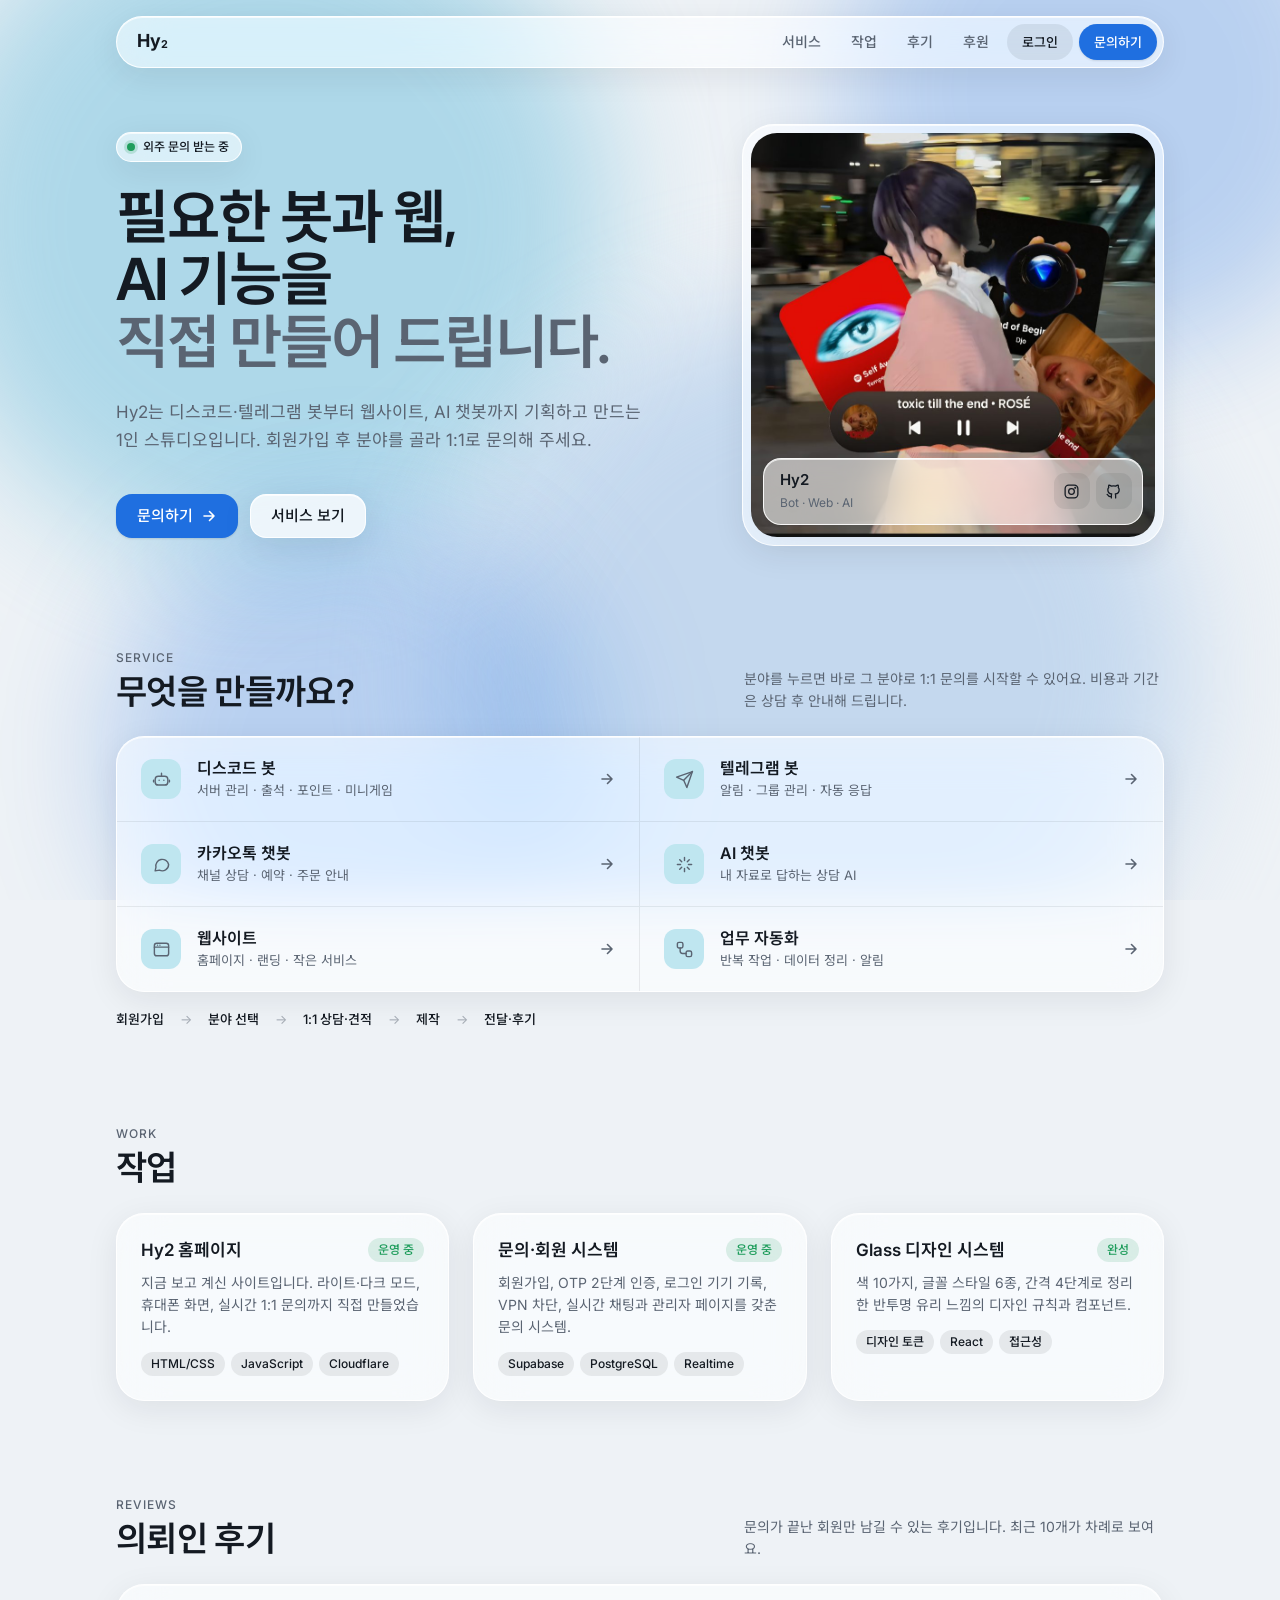
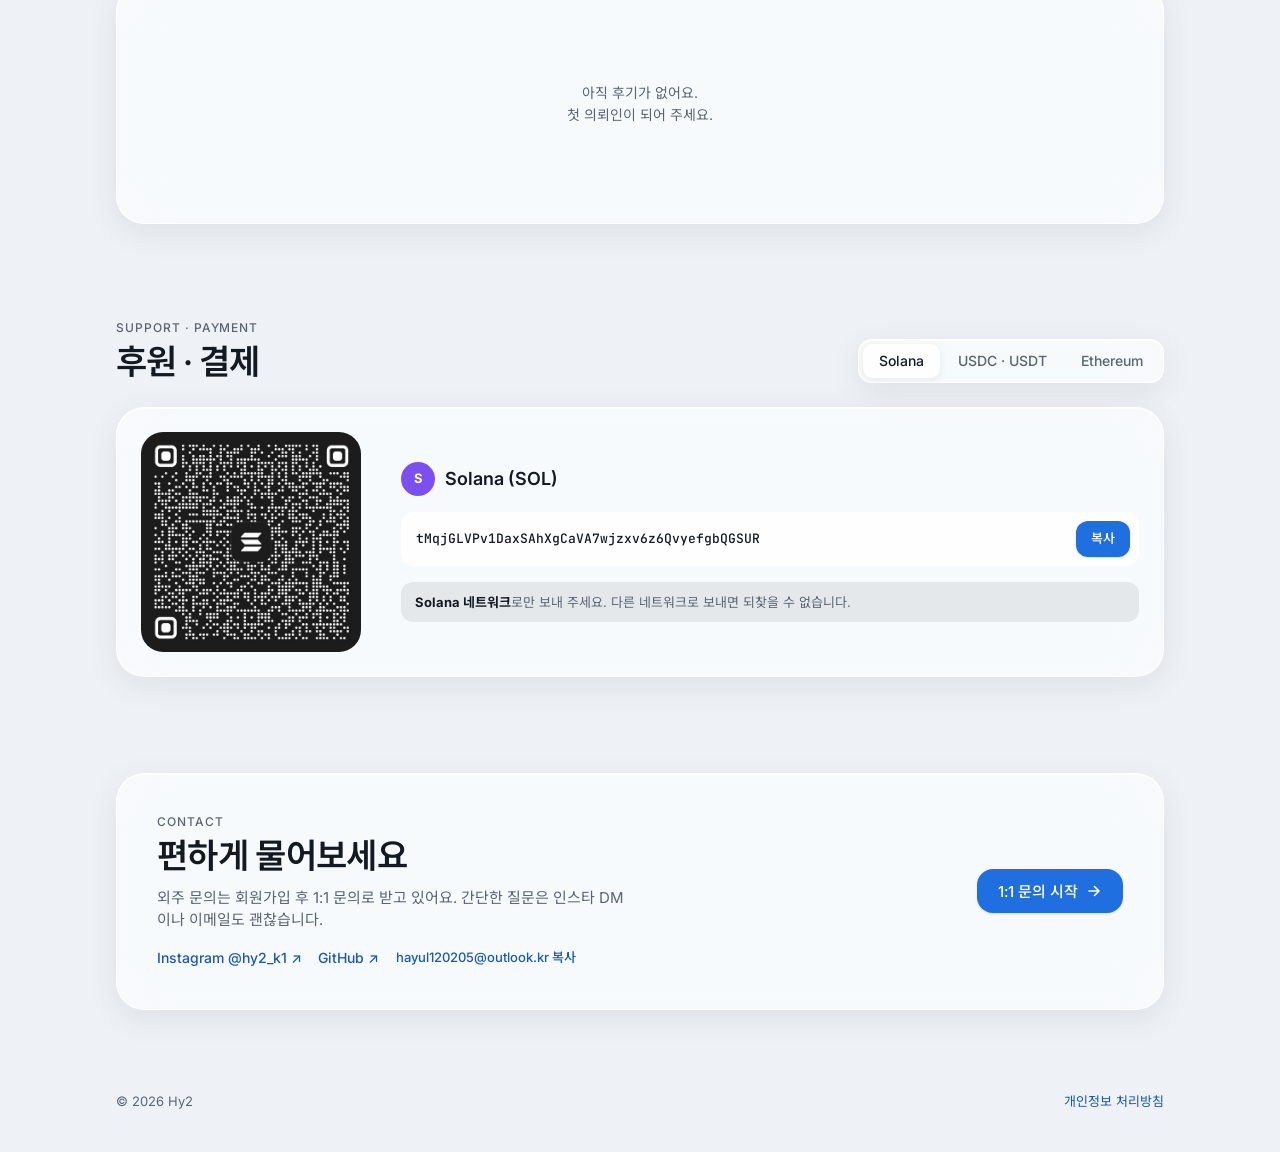
==== public/index.html @ a985e74a "Hy2 홈페이지: 회원제 1:1 문의, 어드민, OTP, VPN 차단, 후기, 코인 후원 Co-Authored-By: Claude Opus 5.5 <noreply@anthropic" ====
<!doctype html>
<html lang="ko">
<head>
<meta charset="utf-8">
<meta name="viewport" content="width=device-width, initial-scale=1, viewport-fit=cover">
<title>Hy2</title>
<meta name="description" content="Hy2 — 디스코드·텔레그램 봇, 웹사이트, AI 챗봇을 만드는 1인 스튜디오. 외주 문의 받습니다.">
<meta property="og:title" content="Hy2">
<meta property="og:description" content="봇, 웹, AI를 만드는 1인 스튜디오">
<meta property="og:image" content="/assets/profile.jpg">
<link rel="icon" href="data:image/svg+xml,%3Csvg xmlns='http://www.w3.org/2000/svg' viewBox='0 0 64 64'%3E%3Crect width='64' height='64' rx='16' fill='%23141a22'/%3E%3Ctext x='10' y='42' font-family='Arial' font-weight='700' font-size='28' fill='%23eef2f6'%3EHy%3C/text%3E%3Ctext x='45' y='48' font-family='Arial' font-weight='700' font-size='16' fill='%23bfe6f0'%3E2%3C/text%3E%3C/svg%3E">
<link rel="preconnect" href="https://fonts.googleapis.com">
<link rel="preconnect" href="https://fonts.gstatic.com" crossorigin>
<link rel="stylesheet" href="https://fonts.googleapis.com/css2?family=Inter:wght@400;500;600;700&family=Noto+Sans+KR:wght@400;500;600;700&family=JetBrains+Mono:wght@400;500&display=swap">
<link rel="stylesheet" href="assets/style.css">
<style>
/* 홈: 소개 → 서비스 → 작업 → 후기 → 후원 → 연락, 한 줄 흐름 */
.hero{padding-block:var(--s10) 64px;display:grid;grid-template-columns:minmax(0,1.15fr) minmax(0,.85fr);gap:56px;align-items:center}
.status{display:inline-flex;align-items:center;gap:var(--s2);padding:6px 12px 6px 10px;border-radius:999px;font:500 12px/16px var(--sans)}
.status i{width:8px;height:8px;border-radius:50%;background:var(--ok);box-shadow:0 0 0 3px rgba(31,157,92,.2)}
.hero h1{margin-top:var(--s6);font-size:clamp(36px,6vw,58px);line-height:1.08;font-weight:600;letter-spacing:-.035em}
.hero h1 em{font-style:normal;color:var(--ink-muted)}
.lede{margin-top:var(--s6);max-width:31em;font-size:17px;line-height:28px;color:var(--ink-muted)}
.hero-actions{margin-top:var(--s10);display:flex;flex-wrap:wrap;gap:12px}
.portrait{position:relative;border-radius:32px;padding:8px}
.portrait img{width:100%;height:auto;aspect-ratio:1;object-fit:cover;object-position:50% 30%;border-radius:26px}
.portrait figcaption{position:absolute;left:20px;right:20px;bottom:20px;display:flex;justify-content:space-between;align-items:center;gap:var(--s2);
  padding:10px 10px 10px 16px;border-radius:18px}
.portrait figcaption b{font-size:15px;font-weight:600;display:block}
.portrait figcaption small{font-size:12px;color:var(--ink-muted)}
.icon-row{display:flex;gap:6px}
.icon-btn{width:36px;height:36px;border-radius:11px;display:grid;place-items:center;background:var(--hairline);color:var(--ink)}
.icon-btn:hover{background:var(--aqua);text-decoration:none}
.icon-btn svg{width:17px;height:17px}
@media (max-width:860px){.hero{grid-template-columns:1fr;gap:var(--s10);padding-block:var(--s6) var(--s10)}.portrait{max-width:440px}}

section{padding-block:var(--s10) 56px;scroll-margin-top:84px}
.sec-head{display:flex;flex-wrap:wrap;align-items:flex-end;justify-content:space-between;gap:var(--s4);margin-bottom:var(--s6)}
.sec-note{color:var(--ink-muted);font-size:14px;max-width:30em}

.svc-list{border-radius:var(--r-lg);overflow:hidden;display:grid;grid-template-columns:repeat(2,minmax(0,1fr))}
.svc{display:grid;grid-template-columns:40px minmax(0,1fr) auto;gap:var(--s4);align-items:center;padding:20px var(--s6);color:var(--ink);border-bottom:1px solid var(--hairline);transition:background .2s}
.svc:nth-child(odd){border-right:1px solid var(--hairline)}
.svc:nth-last-child(-n+2){border-bottom:0}
.svc:hover{background:var(--glass-strong);text-decoration:none}
.svc .ic{width:40px;height:40px;border-radius:12px;background:var(--aqua);display:grid;place-items:center}
.svc .ic svg{width:19px;height:19px}
.svc b{display:block;font-size:16px;font-weight:600;line-height:22px}
.svc span{font-size:13px;color:var(--ink-muted)}
.svc .go{color:var(--ink-muted);transition:transform .2s var(--ease)}
.svc:hover .go{transform:translateX(3px);color:var(--accent-text)}
@media (max-width:700px){.svc-list{grid-template-columns:1fr}.svc:nth-child(odd){border-right:0}.svc:nth-last-child(2){border-bottom:1px solid var(--hairline)}}
.steps{margin-top:var(--s4);display:flex;flex-wrap:wrap;gap:var(--s2) var(--s4);align-items:center;font-size:13px;color:var(--ink-muted)}
.steps b{color:var(--ink);font-weight:500}
.steps i{font-style:normal;opacity:.5}

.work{display:grid;grid-template-columns:repeat(3,minmax(0,1fr));gap:var(--s6)}
@media (max-width:900px){.work{grid-template-columns:1fr}}
.card{border-radius:var(--r-lg);padding:var(--s6);display:grid;gap:10px;align-content:start}
.card .top{display:flex;justify-content:space-between;align-items:center;gap:var(--s2)}
.card h3{font-size:17px;line-height:24px;font-weight:600}
.card p{color:var(--ink-muted);font-size:14px;line-height:22px}
.card .tags{display:flex;flex-wrap:wrap;gap:6px;margin-top:4px}

/* 후기 회전 */
.reviews{border-radius:var(--r-lg);padding:var(--s10);position:relative;min-height:240px;display:grid;align-content:center}
.review{display:grid;gap:var(--s4);transition:opacity .5s var(--ease),transform .5s var(--ease)}
.review.leaving{opacity:0;transform:translateY(-8px)}
.review.entering{opacity:0;transform:translateY(8px)}
.stars{display:flex;gap:2px;color:#e3a008}
.stars svg{width:18px;height:18px}
.review blockquote{margin:0;font-size:clamp(19px,2.4vw,24px);line-height:1.55;font-weight:500;letter-spacing:-.01em;max-width:38em}
.review .who{font-size:13px;color:var(--ink-muted);display:flex;gap:var(--s2);align-items:center;flex-wrap:wrap}
.dots{display:flex;gap:6px;margin-top:var(--s6)}
.dots button{width:8px;height:8px;border-radius:50%;border:0;padding:0;background:var(--line);cursor:pointer;transition:width .3s var(--ease),background .3s}
.dots button[aria-current="true"]{width:24px;border-radius:4px;background:var(--accent)}
@media (max-width:600px){.reviews{padding:var(--s6)}}

/* 후원 */
.pay{border-radius:var(--r-lg);padding:var(--s6);display:grid;grid-template-columns:auto minmax(0,1fr);gap:var(--s10);align-items:center}
.qr{width:220px;aspect-ratio:1;border-radius:22px;overflow:hidden;background:#1b1b1b}
.qr img{width:100%;height:100%;object-fit:cover}
.pay-body{display:grid;gap:var(--s4);min-width:0}
.coin{display:flex;align-items:center;gap:10px}
.coin-dot{width:34px;height:34px;border-radius:50%;display:grid;place-items:center;font:700 13px/1 var(--sans);color:#fff}
.coin b{font-size:18px;font-weight:600}
.addr{display:flex;align-items:center;gap:var(--s2);padding:8px 8px 8px 14px;border-radius:14px;background:var(--glass-strong);border:1px solid var(--glass-edge);min-width:0}
.addr code{flex:1;min-width:0;font:500 13px/20px var(--mono);overflow-wrap:anywhere;user-select:all}
.warn{font-size:13px;line-height:20px;color:var(--ink-muted);padding:10px 14px;border-radius:12px;background:var(--hairline)}
.warn b{color:var(--ink)}
@media (max-width:700px){.pay{grid-template-columns:1fr;gap:var(--s6)}.qr{width:100%;max-width:260px;margin:0 auto}}

.contact{border-radius:var(--r-lg);padding:var(--s10);display:grid;grid-template-columns:minmax(0,1fr) auto;gap:var(--s6);align-items:center}
.contact p{margin-top:10px;color:var(--ink-muted);max-width:32em}
.contact-links{display:flex;gap:var(--s4);flex-wrap:wrap;margin-top:var(--s4);font-size:14px;font-weight:500}
@media (max-width:700px){.contact{grid-template-columns:1fr;padding:var(--s6)}}
footer{padding-block:var(--s6) var(--s10);display:flex;flex-wrap:wrap;justify-content:space-between;gap:var(--s4);color:var(--ink-muted);font-size:13px}
</style>
</head>
<body>
<svg width="0" height="0" style="position:absolute" aria-hidden="true">
  <defs>
    <symbol id="i-ig" viewBox="0 0 24 24" fill="none" stroke="currentColor" stroke-width="1.8" stroke-linecap="round" stroke-linejoin="round"><rect x="3" y="3" width="18" height="18" rx="5"/><circle cx="12" cy="12" r="4"/><circle cx="17.3" cy="6.7" r=".6" fill="currentColor"/></symbol>
    <symbol id="i-gh" viewBox="0 0 24 24" fill="none" stroke="currentColor" stroke-width="1.8" stroke-linecap="round" stroke-linejoin="round"><path d="M9 19c-4.3 1.4-4.3-2.5-6-3m12 5v-3.5c0-1 .1-1.4-.5-2 2.8-.3 5.5-1.4 5.5-6a4.6 4.6 0 0 0-1.3-3.2 4.2 4.2 0 0 0-.1-3.2s-1.1-.3-3.5 1.3a12.3 12.3 0 0 0-6.2 0C6.5 2.8 5.4 3.1 5.4 3.1a4.2 4.2 0 0 0-.1 3.2A4.6 4.6 0 0 0 4 9.5c0 4.6 2.7 5.7 5.5 6-.6.6-.6 1.2-.5 2V21"/></symbol>
    <symbol id="i-mail" viewBox="0 0 24 24" fill="none" stroke="currentColor" stroke-width="1.8" stroke-linecap="round" stroke-linejoin="round"><rect x="3" y="5" width="18" height="14" rx="3"/><path d="m4 7 8 6 8-6"/></symbol>
    <symbol id="i-bot" viewBox="0 0 24 24" fill="none" stroke="currentColor" stroke-width="1.8" stroke-linecap="round" stroke-linejoin="round"><rect x="4" y="8" width="16" height="11" rx="4"/><path d="M12 4v4M9 13h.01M15 13h.01M2 13v2M22 13v2"/></symbol>
    <symbol id="i-send" viewBox="0 0 24 24" fill="none" stroke="currentColor" stroke-width="1.8" stroke-linecap="round" stroke-linejoin="round"><path d="m22 2-7 20-4-9-9-4 20-7Z"/><path d="M22 2 11 13"/></symbol>
    <symbol id="i-chat" viewBox="0 0 24 24" fill="none" stroke="currentColor" stroke-width="1.8" stroke-linecap="round" stroke-linejoin="round"><path d="M21 12a8 8 0 0 1-11.6 7.1L4 20l1-4.6A8 8 0 1 1 21 12Z"/></symbol>
    <symbol id="i-spark" viewBox="0 0 24 24" fill="none" stroke="currentColor" stroke-width="1.8" stroke-linecap="round" stroke-linejoin="round"><path d="M12 3v4M12 17v4M3 12h4M17 12h4M6 6l2.5 2.5M15.5 15.5 18 18M6 18l2.5-2.5M15.5 8.5 18 6"/></symbol>
    <symbol id="i-web" viewBox="0 0 24 24" fill="none" stroke="currentColor" stroke-width="1.8" stroke-linecap="round" stroke-linejoin="round"><rect x="3" y="4" width="18" height="16" rx="3"/><path d="M3 9h18M7 6.5h.01M10 6.5h.01"/></symbol>
    <symbol id="i-flow" viewBox="0 0 24 24" fill="none" stroke="currentColor" stroke-width="1.8" stroke-linecap="round" stroke-linejoin="round"><rect x="3" y="3" width="7" height="7" rx="2"/><rect x="14" y="14" width="7" height="7" rx="2"/><path d="M6.5 10v4a3 3 0 0 0 3 3H14"/></symbol>
    <symbol id="i-star" viewBox="0 0 24 24"><path fill="currentColor" d="m12 2.8 2.8 5.9 6.4.8-4.7 4.4 1.2 6.4L12 17.2l-5.7 3.1 1.2-6.4-4.7-4.4 6.4-.8L12 2.8Z"/></symbol>
    <symbol id="i-arrow" viewBox="0 0 16 16" fill="none" stroke="currentColor" stroke-width="1.6" stroke-linecap="round" stroke-linejoin="round"><path d="M3 8h10M8.5 3.5 13 8l-4.5 4.5"/></symbol>
  </defs>
</svg>
<canvas id="orbs" aria-hidden="true"></canvas>

<div class="wrap">
  <div class="nav-shell">
    <nav class="nav glass" aria-label="주요 메뉴">
      <a class="brand" href="#top">Hy<sub>2</sub></a>
      <div class="nav-right">
        <ul class="nav-links">
          <li><a href="#service">서비스</a></li>
          <li><a href="#work">작업</a></li>
          <li><a href="#reviews">후기</a></li>
          <li><a href="#support">후원</a></li>
        </ul>
        <div id="nav-auth" style="display:flex;gap:6px"></div>
      </div>
    </nav>
  </div>

  <header class="hero" id="top">
    <div>
      <span class="status glass"><i></i>외주 문의 받는 중</span>
      <h1>필요한 봇과 웹,<br>AI 기능을<br><em>직접 만들어 드립니다.</em></h1>
      <p class="lede">Hy2는 디스코드·텔레그램 봇부터 웹사이트, AI 챗봇까지 기획하고 만드는 1인 스튜디오입니다. 회원가입 후 분야를 골라 1:1로 문의해 주세요.</p>
      <div class="hero-actions">
        <a class="btn btn-primary" href="inquiry.html">문의하기 <svg><use href="#i-arrow"/></svg></a>
        <a class="btn btn-ghost" href="#service">서비스 보기</a>
      </div>
    </div>
    <figure class="portrait glass" style="margin:0">
      <img src="assets/profile.jpg" alt="Hy2 프로필 사진" width="900" height="900" fetchpriority="high">
      <figcaption class="glass">
        <div><b>Hy2</b><small>Bot · Web · AI</small></div>
        <div class="icon-row">
          <a class="icon-btn" href="https://www.instagram.com/hy2_k1" target="_blank" rel="noopener" aria-label="인스타그램"><svg><use href="#i-ig"/></svg></a>
          <a class="icon-btn" href="https://github.com/Hy2-ai" target="_blank" rel="noopener" aria-label="GitHub"><svg><use href="#i-gh"/></svg></a>
        </div>
      </figcaption>
    </figure>
  </header>

  <section id="service" aria-labelledby="service-h">
    <div class="sec-head">
      <div><div class="eyebrow">Service</div><h2 id="service-h" class="h2">무엇을 만들까요?</h2></div>
      <p class="sec-note">분야를 누르면 바로 그 분야로 1:1 문의를 시작할 수 있어요. 비용과 기간은 상담 후 안내해 드립니다.</p>
    </div>
    <div class="svc-list glass">
      <a class="svc" href="inquiry.html?new=discord"><span class="ic"><svg><use href="#i-bot"/></svg></span><div><b>디스코드 봇</b><span>서버 관리 · 출석 · 포인트 · 미니게임</span></div><svg class="go" width="16" height="16"><use href="#i-arrow"/></svg></a>
      <a class="svc" href="inquiry.html?new=telegram"><span class="ic"><svg><use href="#i-send"/></svg></span><div><b>텔레그램 봇</b><span>알림 · 그룹 관리 · 자동 응답</span></div><svg class="go" width="16" height="16"><use href="#i-arrow"/></svg></a>
      <a class="svc" href="inquiry.html?new=kakao"><span class="ic"><svg><use href="#i-chat"/></svg></span><div><b>카카오톡 챗봇</b><span>채널 상담 · 예약 · 주문 안내</span></div><svg class="go" width="16" height="16"><use href="#i-arrow"/></svg></a>
      <a class="svc" href="inquiry.html?new=ai"><span class="ic"><svg><use href="#i-spark"/></svg></span><div><b>AI 챗봇</b><span>내 자료로 답하는 상담 AI</span></div><svg class="go" width="16" height="16"><use href="#i-arrow"/></svg></a>
      <a class="svc" href="inquiry.html?new=web"><span class="ic"><svg><use href="#i-web"/></svg></span><div><b>웹사이트</b><span>홈페이지 · 랜딩 · 작은 서비스</span></div><svg class="go" width="16" height="16"><use href="#i-arrow"/></svg></a>
      <a class="svc" href="inquiry.html?new=automation"><span class="ic"><svg><use href="#i-flow"/></svg></span><div><b>업무 자동화</b><span>반복 작업 · 데이터 정리 · 알림</span></div><svg class="go" width="16" height="16"><use href="#i-arrow"/></svg></a>
    </div>
    <p class="steps" aria-label="진행 순서"><b>회원가입</b><i>→</i><b>분야 선택</b><i>→</i><b>1:1 상담·견적</b><i>→</i><b>제작</b><i>→</i><b>전달·후기</b></p>
  </section>

  <section id="work" aria-labelledby="work-h">
    <div class="sec-head"><div><div class="eyebrow">Work</div><h2 id="work-h" class="h2">작업</h2></div></div>
    <div class="work">
      <article class="card glass">
        <div class="top"><h3>Hy2 홈페이지</h3><span class="chip on">운영 중</span></div>
        <p>지금 보고 계신 사이트입니다. 라이트·다크 모드, 휴대폰 화면, 실시간 1:1 문의까지 직접 만들었습니다.</p>
        <div class="tags"><span class="chip">HTML/CSS</span><span class="chip">JavaScript</span><span class="chip">Cloudflare</span></div>
      </article>
      <article class="card glass">
        <div class="top"><h3>문의·회원 시스템</h3><span class="chip on">운영 중</span></div>
        <p>회원가입, OTP 2단계 인증, 로그인 기기 기록, VPN 차단, 실시간 채팅과 관리자 페이지를 갖춘 문의 시스템.</p>
        <div class="tags"><span class="chip">Supabase</span><span class="chip">PostgreSQL</span><span class="chip">Realtime</span></div>
      </article>
      <article class="card glass">
        <div class="top"><h3>Glass 디자인 시스템</h3><span class="chip on">완성</span></div>
        <p>색 10가지, 글꼴 스타일 6종, 간격 4단계로 정리한 반투명 유리 느낌의 디자인 규칙과 컴포넌트.</p>
        <div class="tags"><span class="chip">디자인 토큰</span><span class="chip">React</span><span class="chip">접근성</span></div>
      </article>
    </div>
  </section>

  <section id="reviews" aria-labelledby="reviews-h">
    <div class="sec-head">
      <div><div class="eyebrow">Reviews</div><h2 id="reviews-h" class="h2">의뢰인 후기</h2></div>
      <p class="sec-note">문의가 끝난 회원만 남길 수 있는 후기입니다. 최근 10개가 차례로 보여요.</p>
    </div>
    <div class="reviews glass" id="review-box" aria-live="polite">
      <div class="empty" id="review-empty">후기를 불러오는 중이에요.</div>
    </div>
  </section>

  <section id="support" aria-labelledby="support-h">
    <div class="sec-head">
      <div><div class="eyebrow">Support · Payment</div><h2 id="support-h" class="h2">후원 · 결제</h2></div>
      <div class="tabs glass" role="tablist" aria-label="코인 선택">
        <button role="tab" id="tab-sol" aria-selected="true" data-coin="sol">Solana</button>
        <button role="tab" id="tab-stable" aria-selected="false" data-coin="stable">USDC · USDT</button>
        <button role="tab" id="tab-eth" aria-selected="false" data-coin="eth">Ethereum</button>
      </div>
    </div>
    <div class="pay glass" role="tabpanel" aria-labelledby="tab-sol" id="pay">
      <div class="qr"><img id="pay-qr" src="assets/qr-sol.jpg" alt="Solana 주소 QR 코드" width="520" height="524"></div>
      <div class="pay-body">
        <div class="coin"><span class="coin-dot" id="pay-dot" style="background:#7b4ff0">S</span><b id="pay-name">Solana (SOL)</b></div>
        <div class="addr"><code id="pay-addr">tMqjGLVPv1DaxSAhXgCaVA7wjzxv6z6QvyefgbQGSUR</code><button class="btn btn-primary btn-sm" type="button" id="pay-copy">복사</button></div>
        <p class="warn" id="pay-warn"><b>Solana 네트워크</b>로만 보내 주세요. 다른 네트워크로 보내면 되찾을 수 없습니다.</p>
      </div>
    </div>
  </section>

  <section id="contact" aria-labelledby="contact-h">
    <div class="contact glass">
      <div>
        <div class="eyebrow">Contact</div>
        <h2 id="contact-h" class="h2">편하게 물어보세요</h2>
        <p>외주 문의는 회원가입 후 1:1 문의로 받고 있어요. 간단한 질문은 인스타 DM이나 이메일도 괜찮습니다.</p>
        <div class="contact-links">
          <a href="https://www.instagram.com/hy2_k1" target="_blank" rel="noopener">Instagram @hy2_k1 ↗</a>
          <a href="https://github.com/Hy2-ai" target="_blank" rel="noopener">GitHub ↗</a>
          <button class="btn btn-quiet btn-sm" type="button" id="copy-email" style="height:auto;padding:0;background:none;color:var(--accent-text)">hayul120205@outlook.kr 복사</button>
        </div>
      </div>
      <a class="btn btn-primary" href="inquiry.html">1:1 문의 시작 <svg><use href="#i-arrow"/></svg></a>
    </div>
  </section>

  <footer>
    <span>© 2026 Hy2</span>
    <span><a href="privacy.html">개인정보 처리방침</a></span>
  </footer>
</div>

<script src="assets/vendor/supabase-2.45.4.js"></script>
<script src="assets/app.js"></script>
<script>
(() => {
  const { sb, h, $, $$, copyText, CATEGORIES } = Hy2;

  // 코인 탭
  const COINS = {
    sol:    { name: "Solana (SOL)", dot: "S", color: "#7b4ff0", qr: "assets/qr-sol.jpg", addr: "tMqjGLVPv1DaxSAhXgCaVA7wjzxv6z6QvyefgbQGSUR",
              warn: ["Solana 네트워크", "로만 보내 주세요. 다른 네트워크로 보내면 되찾을 수 없습니다."] },
    stable: { name: "USDC · USDT", dot: "$", color: "#2775ca", qr: "assets/qr-stable.jpg", addr: "4CZj6RfXe9tVZHVKH6FHHVJUYF1Z3Xx4ybxVGMHXNLx8",
              warn: ["Solana 네트워크(SPL)", "의 USDC·USDT만 보내 주세요. 이더리움·트론 등 다른 네트워크로 보내면 되찾을 수 없습니다."] },
    eth:    { name: "Ethereum (ETH)", dot: "E", color: "#4b5563", qr: "assets/qr-eth.jpg", addr: "0x9e06487a23f43be40f609d9861033835b374c649",
              warn: ["Ethereum 메인넷", "으로 보내 주세요. 같은 주소라도 다른 체인으로 보내면 확인이 어렵습니다."] },
  };
  let coin = "sol";
  $$(".tabs [data-coin]").forEach((b) => b.addEventListener("click", () => {
    coin = b.dataset.coin;
    const c = COINS[coin];
    $$(".tabs [data-coin]").forEach((x) => x.setAttribute("aria-selected", x === b));
    $("#pay").setAttribute("aria-labelledby", b.id);
    $("#pay-qr").src = c.qr; $("#pay-qr").alt = `${c.name} 주소 QR 코드`;
    $("#pay-dot").textContent = c.dot; $("#pay-dot").style.background = c.color;
    $("#pay-name").textContent = c.name;
    $("#pay-addr").textContent = c.addr;
    $("#pay-warn").replaceChildren(h("b", { text: c.warn[0] }), c.warn[1]);
  }));
  $("#pay-copy").addEventListener("click", () => copyText(COINS[coin].addr, "지갑 주소를 복사했어요."));
  $("#copy-email").addEventListener("click", () => copyText("hayul120205@outlook.kr", "이메일 주소를 복사했어요."));

  // 후기: 최신 10개를 5초마다 돌아가며 보여줌
  const box = $("#review-box");
  const star = () => { const s = document.createElementNS("http://www.w3.org/2000/svg", "svg"); s.innerHTML = '<use href="#i-star"/>'; return s; };
  function renderReview(r) {
    const stars = h("div", { class: "stars", "aria-label": `별점 5점 중 ${r.rating}점` });
    for (let i = 0; i < 5; i++) { const s = star(); if (i >= r.rating) s.style.opacity = ".2"; stars.append(s); }
    return h("div", { class: "review" }, stars,
      h("blockquote", { text: `“${r.body}”` }),
      h("div", { class: "who" }, h("b", { text: r.display_name }), h("span", { class: "chip", text: CATEGORIES[r.category]?.label || "문의" }), h("span", { text: Hy2.ago(r.created_at) })));
  }
  async function loadReviews() {
    const { data, error } = await sb.from("reviews").select("id, display_name, category, rating, body, created_at").order("created_at", { ascending: false }).limit(10);
    if (error || !data?.length) {
      box.replaceChildren(h("div", { class: "empty" }, "아직 후기가 없어요.", h("br"), "첫 의뢰인이 되어 주세요."));
      return;
    }
    let i = 0, timer;
    const dots = h("div", { class: "dots", role: "tablist", "aria-label": "후기 넘기기" },
      data.map((_, n) => h("button", { type: "button", "aria-label": `${n + 1}번째 후기`, onclick: () => show(n, true) })));
    let current = renderReview(data[0]);
    box.replaceChildren(current, dots);
    const mark = () => [...dots.children].forEach((d, n) => d.setAttribute("aria-current", n === i));
    mark();
    function show(n, manual) {
      if (n === i && !manual) return;
      i = (n + data.length) % data.length;
      const next = renderReview(data[i]);
      next.classList.add("entering");
      current.classList.add("leaving");
      setTimeout(() => {
        current.replaceWith(next);
        current = next;
        requestAnimationFrame(() => next.classList.remove("entering"));
        mark();
      }, 350);
      if (manual) restart();
    }
    const restart = () => { clearInterval(timer); if (data.length > 1) timer = setInterval(() => show(i + 1), 5000); };
    box.addEventListener("mouseenter", () => clearInterval(timer));
    box.addEventListener("mouseleave", restart);
    restart();
  }
  loadReviews();
})();
</script>
</body>
</html>
---- public/assets/style.css ----
/* Hy2 — Glass design tokens (from the Glass design system) */
:root{
  --canvas:#eef2f6; --glass:rgba(255,255,255,.58); --glass-strong:rgba(255,255,255,.78);
  --glass-edge:rgba(255,255,255,.9); --hairline:rgba(20,26,34,.08); --line:rgba(20,26,34,.14);
  --ink:#141a22; --ink-muted:#5a6472; --accent:#1f6fe0; --on-accent:#fff;
  --accent-text:#1858b8; --aqua:#bfe6f0; --ok:#1f9d5c; --warn:#b4690e; --danger:#c2372d;
  --orb-a:rgba(122,196,222,.55); --orb-b:rgba(31,111,224,.26); --orb-c:rgba(178,206,236,.7);
  --shadow-glass:0 8px 32px rgba(20,26,34,.08), inset 0 1px 0 rgba(255,255,255,.7);
  --blur-sm:12px; --blur-md:24px;
  --s2:8px; --s4:16px; --s6:24px; --s10:40px;
  --r-sm:10px; --r-md:16px; --r-lg:28px;
  --sans:Inter,"Noto Sans KR",system-ui,-apple-system,sans-serif;
  --mono:"JetBrains Mono",ui-monospace,SFMono-Regular,Menlo,monospace;
  --ease:cubic-bezier(.2,.8,.2,1);
  color-scheme:light;
}
@media (prefers-color-scheme: dark){:root:not([data-theme="light"]){
  --canvas:#0d1116; --glass:rgba(30,37,46,.58); --glass-strong:rgba(34,42,52,.86);
  --glass-edge:rgba(255,255,255,.12); --hairline:rgba(255,255,255,.08); --line:rgba(255,255,255,.16);
  --ink:#eef2f6; --ink-muted:#9aa6b4; --accent:#2f74e6; --on-accent:#fff;
  --accent-text:#8ab6ff; --aqua:#1c4452; --ok:#3cc47c; --warn:#e0a24a; --danger:#ff7a6e;
  --orb-a:rgba(46,130,160,.42); --orb-b:rgba(47,116,230,.32); --orb-c:rgba(60,80,120,.5);
  --shadow-glass:0 8px 32px rgba(0,0,0,.35), inset 0 1px 0 rgba(255,255,255,.08);
  color-scheme:dark}}
:root[data-theme="dark"]{
  --canvas:#0d1116; --glass:rgba(30,37,46,.58); --glass-strong:rgba(34,42,52,.86);
  --glass-edge:rgba(255,255,255,.12); --hairline:rgba(255,255,255,.08); --line:rgba(255,255,255,.16);
  --ink:#eef2f6; --ink-muted:#9aa6b4; --accent:#2f74e6; --on-accent:#fff;
  --accent-text:#8ab6ff; --aqua:#1c4452; --ok:#3cc47c; --warn:#e0a24a; --danger:#ff7a6e;
  --orb-a:rgba(46,130,160,.42); --orb-b:rgba(47,116,230,.32); --orb-c:rgba(60,80,120,.5);
  --shadow-glass:0 8px 32px rgba(0,0,0,.35), inset 0 1px 0 rgba(255,255,255,.08);
  color-scheme:dark}

*{box-sizing:border-box}
html{scroll-behavior:smooth}
body{margin:0;background:var(--canvas);color:var(--ink);font:400 15px/22px var(--sans);-webkit-font-smoothing:antialiased;overflow-x:hidden;min-height:100vh}
img{max-width:100%;display:block}
a{color:var(--accent-text);text-decoration:none}
a:hover{text-decoration:underline;text-underline-offset:3px}
:focus-visible{outline:2px solid var(--accent);outline-offset:2px;border-radius:6px}
h1,h2,h3,h4{margin:0;text-wrap:balance}
p{margin:0}
ul,ol{margin:0;padding:0;list-style:none}
[hidden]{display:none!important}
#orbs{position:fixed;inset:0;width:100%;height:100%;z-index:0;pointer-events:none}

.wrap{position:relative;z-index:1;max-width:1080px;margin:0 auto;
  padding-left:max(16px,env(safe-area-inset-left,0px));padding-right:max(16px,env(safe-area-inset-right,0px))}
.glass{background:var(--glass);border:1px solid var(--glass-edge);box-shadow:var(--shadow-glass);
  -webkit-backdrop-filter:blur(var(--blur-md)) saturate(160%);backdrop-filter:blur(var(--blur-md)) saturate(160%)}

/* nav */
.nav-shell{position:sticky;top:0;z-index:20;padding-block:var(--s4)}
.nav{display:flex;align-items:center;justify-content:space-between;gap:var(--s4);border-radius:999px;padding:6px 6px 6px 20px}
.brand{font-weight:700;font-size:18px;letter-spacing:-.02em;color:var(--ink);white-space:nowrap}
.brand sub{font-size:.6em;vertical-align:baseline;position:relative;top:.15em;margin-left:1px}
.brand:hover{text-decoration:none}
.nav-right{display:flex;align-items:center;gap:4px}
.nav-links{display:flex;gap:2px}
.nav-links a{display:block;padding:8px 14px;border-radius:999px;color:var(--ink-muted);font-size:14px;font-weight:500}
.nav-links a:hover{text-decoration:none;color:var(--ink);background:var(--hairline)}
@media (max-width:720px){.nav-links{display:none}}

/* buttons */
.btn{display:inline-flex;align-items:center;justify-content:center;gap:var(--s2);height:44px;padding:0 20px;border-radius:var(--r-md);
  font:500 15px/1 var(--sans);border:1px solid transparent;cursor:pointer;white-space:nowrap;color:var(--ink);background:none;
  transition:transform .2s var(--ease),background .2s,opacity .2s}
.btn:hover{text-decoration:none;transform:translateY(-1px)}
.btn:active{transform:none}
.btn:disabled{opacity:.5;cursor:not-allowed;transform:none}
.btn-primary{background:var(--accent);color:var(--on-accent);box-shadow:0 1px 2px rgba(20,26,34,.12)}
.btn-ghost{background:var(--glass-strong);border-color:var(--glass-edge);box-shadow:var(--shadow-glass)}
.btn-quiet{background:var(--hairline)}
.btn-danger{background:transparent;border-color:var(--line);color:var(--danger)}
.btn-sm{height:36px;padding:0 14px;font-size:13px;border-radius:12px}
.btn-pill{border-radius:999px}
.btn svg{width:16px;height:16px}

/* forms */
.field{display:grid;gap:6px}
.field label,.label{font:500 13px/18px var(--sans);color:var(--ink)}
.field .hint{font-size:12px;line-height:16px;color:var(--ink-muted)}
.input,textarea.input,select.input{width:100%;height:46px;padding:0 14px;border-radius:12px;border:1px solid var(--line);
  background:var(--glass-strong);color:var(--ink);font:400 15px/1.4 var(--sans);transition:border-color .2s,box-shadow .2s}
textarea.input{height:auto;min-height:110px;padding:12px 14px;resize:vertical}
.input:focus{outline:none;border-color:var(--accent);box-shadow:0 0 0 3px rgba(31,111,224,.18)}
.input[aria-invalid="true"]{border-color:var(--danger)}
.check{display:flex;gap:10px;align-items:flex-start;font-size:13px;line-height:19px;color:var(--ink-muted)}
.check input{margin-top:2px;width:16px;height:16px;accent-color:var(--accent);flex:none}
.form-msg{font-size:13px;line-height:18px;min-height:18px;color:var(--danger)}
.form-msg.ok{color:var(--ok)}

/* common bits */
.eyebrow{font:500 12px/16px var(--sans);letter-spacing:.08em;text-transform:uppercase;color:var(--ink-muted)}
.h2{font-size:clamp(26px,3.4vw,34px);line-height:1.2;font-weight:600;letter-spacing:-.02em;margin-top:6px}
.muted{color:var(--ink-muted)}
.mono{font-family:var(--mono)}
.chip{display:inline-flex;align-items:center;gap:6px;font:500 12px/16px var(--sans);padding:4px 10px;border-radius:999px;background:var(--hairline);color:var(--ink);white-space:nowrap}
.chip.open{background:rgba(180,105,14,.14);color:var(--warn)}
.chip.answered{background:rgba(31,111,224,.14);color:var(--accent-text)}
.chip.closed{background:var(--hairline);color:var(--ink-muted)}
.chip.on{background:rgba(31,157,92,.14);color:var(--ok)}
.chip.off{background:var(--hairline);color:var(--ink-muted)}
.chip.bad{background:rgba(194,55,45,.13);color:var(--danger)}
.panel{border-radius:var(--r-lg);padding:var(--s6)}
.toast{position:fixed;left:50%;bottom:calc(24px + env(safe-area-inset-bottom,0px));transform:translateX(-50%) translateY(20px);opacity:0;z-index:50;
  padding:12px 18px;border-radius:14px;background:var(--ink);color:var(--canvas);font-size:14px;font-weight:500;transition:all .3s var(--ease);pointer-events:none;max-width:calc(100% - 32px)}
.toast.show{opacity:1;transform:translateX(-50%)}
.empty{padding:var(--s10) var(--s6);text-align:center;color:var(--ink-muted);font-size:14px;line-height:22px}

/* modal */
.modal{position:fixed;inset:0;z-index:40;display:grid;place-items:center;padding:16px;background:rgba(10,14,20,.35);-webkit-backdrop-filter:blur(4px);backdrop-filter:blur(4px)}
.modal-card{width:min(440px,100%);max-height:calc(100vh - 32px);overflow:auto;border-radius:var(--r-lg);padding:var(--s6);display:grid;gap:var(--s4);background:var(--glass-strong)}
.modal-card h3{font-size:18px;line-height:24px;font-weight:600}
.modal-actions{display:flex;gap:var(--s2);justify-content:flex-end;flex-wrap:wrap}

/* tabs */
.tabs{display:inline-flex;padding:4px;border-radius:14px;gap:2px;max-width:100%;overflow-x:auto}
.tabs button{border:0;background:none;color:var(--ink-muted);font:500 14px/1 var(--sans);padding:10px 16px;border-radius:10px;cursor:pointer;white-space:nowrap}
.tabs button[aria-selected="true"]{background:var(--glass-strong);color:var(--ink);box-shadow:0 2px 8px rgba(20,26,34,.08)}

@media (prefers-reduced-motion:reduce){*{animation:none!important;transition:none!important;scroll-behavior:auto!important}}

/* app shell (문의·어드민) */
.app{display:grid;grid-template-columns:300px minmax(0,1fr);gap:var(--s4);padding-bottom:var(--s10);height:calc(100vh - 92px);min-height:560px}
.side{border-radius:var(--r-lg);padding:var(--s4);display:flex;flex-direction:column;gap:12px;min-height:0}
.side-head{display:flex;justify-content:space-between;align-items:center;gap:var(--s2);padding:4px 4px 0}
.side-head b{font-size:15px;font-weight:600}
.tlist{display:grid;gap:4px;overflow-y:auto;min-height:0;align-content:start;margin:0 -4px;padding:0 4px}
.titem{display:grid;gap:4px;padding:12px;border-radius:14px;cursor:pointer;border:1px solid transparent;text-align:left;background:none;color:var(--ink);font:inherit;width:100%}
.titem:hover{background:var(--hairline)}
.titem[aria-current="true"]{background:var(--glass-strong);border-color:var(--glass-edge)}
.titem .r1{display:flex;justify-content:space-between;align-items:center;gap:var(--s2)}
.titem b{font-size:14px;font-weight:600;line-height:20px;overflow:hidden;text-overflow:ellipsis;white-space:nowrap}
.titem small{font-size:12px;color:var(--ink-muted)}
.main{border-radius:var(--r-lg);min-height:0;display:flex;flex-direction:column;overflow:hidden}
.main > *{min-height:0}
.side-foot{margin-top:auto;display:grid;gap:6px;padding-top:12px;border-top:1px solid var(--hairline)}
@media (max-width:820px){
  .app{grid-template-columns:1fr;height:auto;min-height:0}
  .side .tlist{max-height:260px}
  .main{min-height:70vh}
  .app.has-open .side{display:none}
  .back-btn{display:inline-flex!important}
}
.back-btn{display:none!important}

/* chat */
.chat{display:flex;flex-direction:column;height:100%;min-height:0;flex:1}
.chat-head{display:flex;justify-content:space-between;align-items:flex-start;gap:var(--s4);padding:20px var(--s6);border-bottom:1px solid var(--hairline)}
.chat-title{display:grid;gap:6px;min-width:0}
.chat-title h2{font-size:19px;line-height:26px;font-weight:600;overflow-wrap:anywhere}
.chat-title p{font-size:13px;overflow-wrap:anywhere}
.chat-tags{display:flex;gap:6px;flex-wrap:wrap}
.chat-actions{display:flex;gap:6px;flex:none}
.msgs{flex:1;overflow-y:auto;padding:var(--s6);display:flex;flex-direction:column;gap:12px;min-height:200px}
.msg{display:grid;gap:4px;max-width:min(78%,560px)}
.msg.mine{align-self:flex-end;justify-items:end}
.msg .bubble{padding:10px 14px;border-radius:18px;font-size:15px;line-height:22px;white-space:pre-wrap;overflow-wrap:anywhere}
.msg.mine .bubble{background:var(--accent);color:var(--on-accent);border-bottom-right-radius:6px}
.msg.theirs .bubble{background:var(--glass-strong);border:1px solid var(--glass-edge);border-bottom-left-radius:6px}
.msg .meta{font-size:11.5px;color:var(--ink-muted)}
.chat-foot{border-top:1px solid var(--hairline);padding:var(--s4)}
.composer{display:flex;gap:var(--s2);align-items:flex-end}
.composer .input{min-height:46px;height:46px;max-height:160px;resize:none;padding-top:12px}
.closed-note{text-align:center;font-size:13px;color:var(--ink-muted);padding:6px}
.review-form{display:grid;gap:10px}
.review-form b{font-size:15px;font-weight:600}
.star-pick{display:flex;gap:4px}
.star-pick button{border:0;background:none;font-size:28px;line-height:1;cursor:pointer;color:var(--line);padding:2px}
.star-pick button.on{color:#e3a008}
.otp-input{font:600 26px/1 var(--mono);letter-spacing:.4em;text-align:center;height:58px}
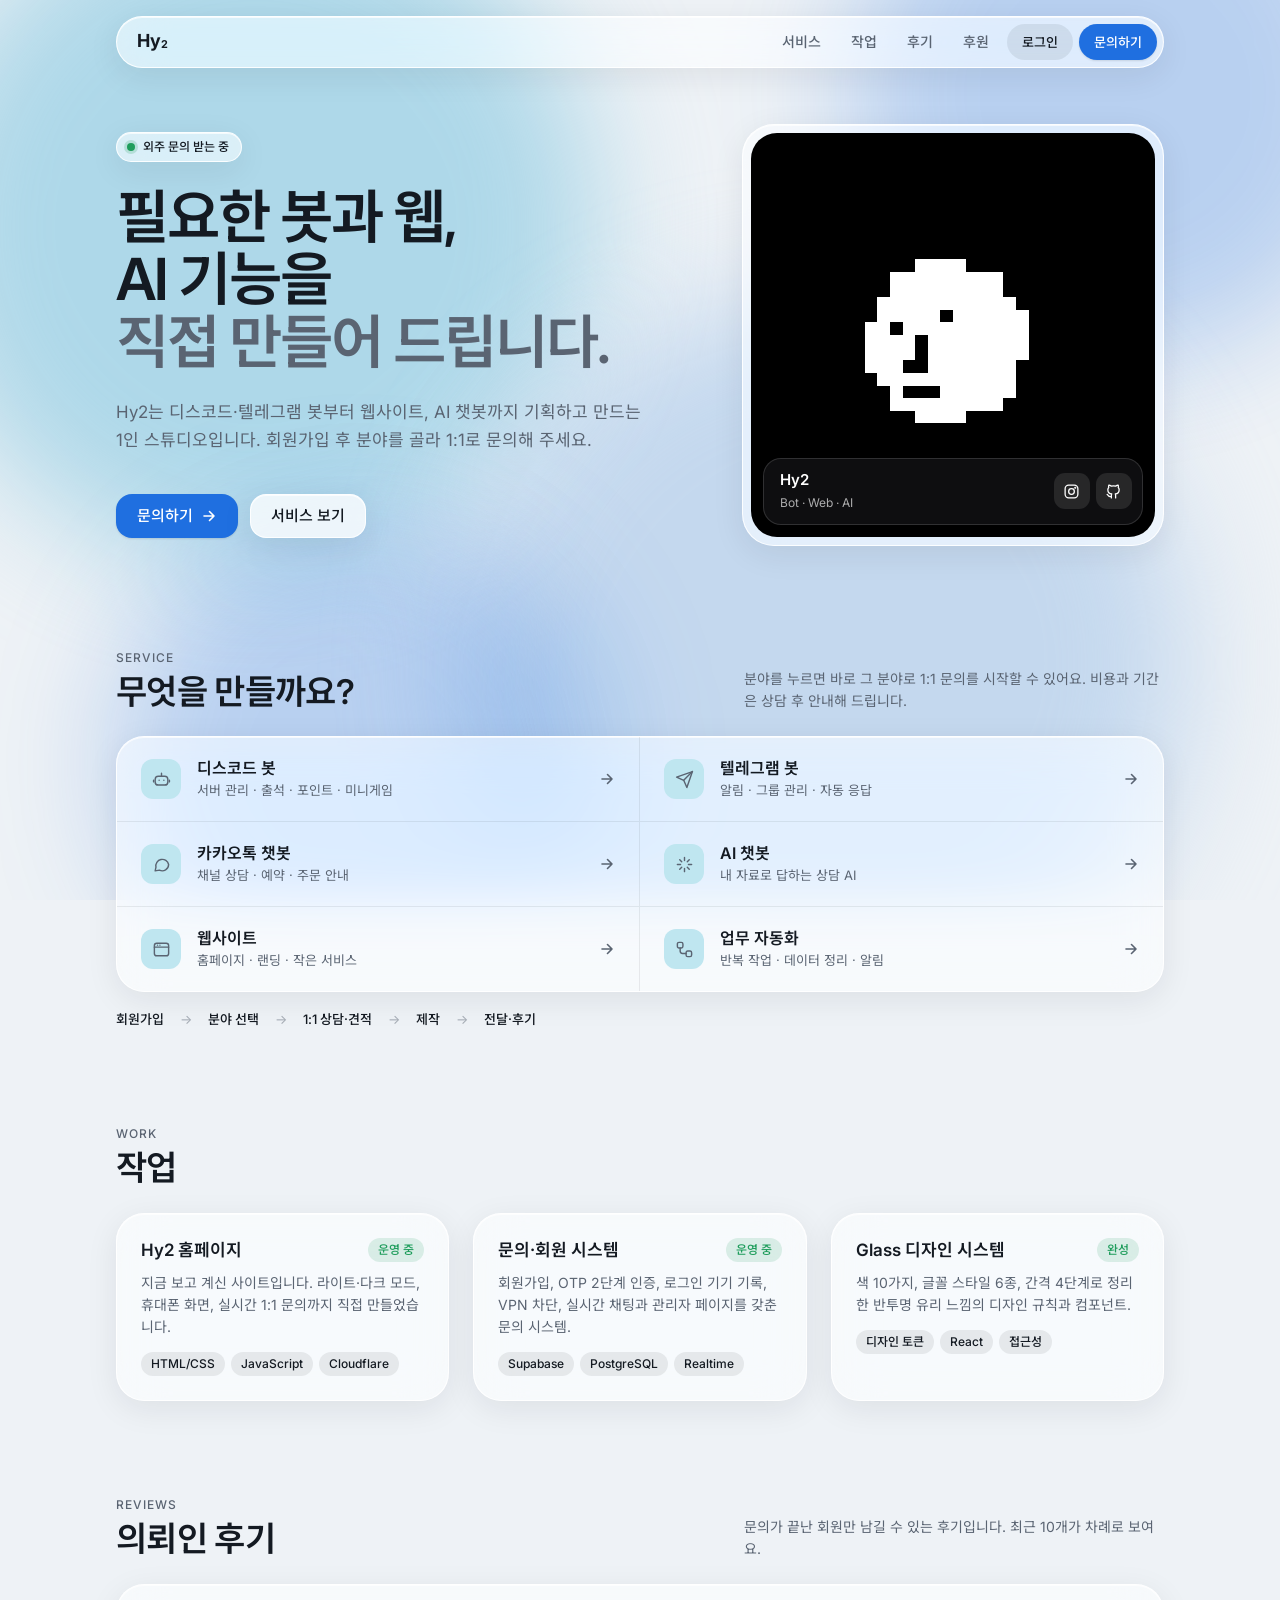
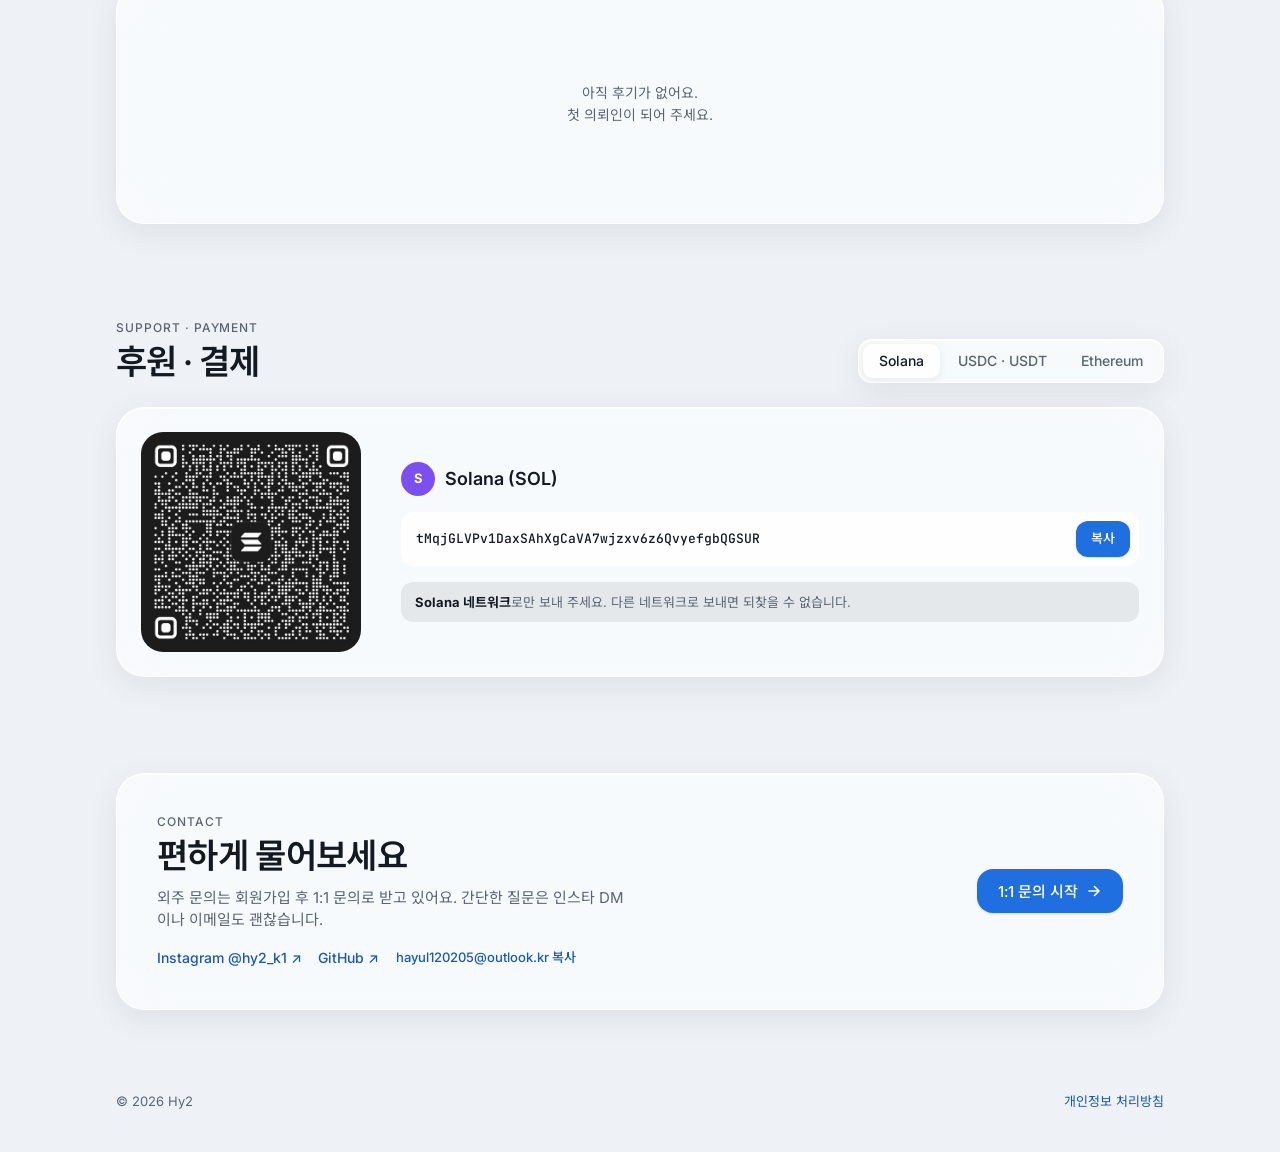
==== commit cdfffd5e: "프로필을 픽셀 얼굴 이미지로 교체 Co-Authored-By: Claude Opus 5.5 <noreply@anthropic.com> Claude-Session: https://c" ====
--- a/public/index.html
+++ b/public/index.html
@@ -7,7 +7,7 @@
 <meta name="description" content="Hy2 — 디스코드·텔레그램 봇, 웹사이트, AI 챗봇을 만드는 1인 스튜디오. 외주 문의 받습니다.">
 <meta property="og:title" content="Hy2">
 <meta property="og:description" content="봇, 웹, AI를 만드는 1인 스튜디오">
-<meta property="og:image" content="/assets/profile.jpg">
+<meta property="og:image" content="/assets/profile.png">
 <link rel="icon" href="data:image/svg+xml,%3Csvg xmlns='http://www.w3.org/2000/svg' viewBox='0 0 64 64'%3E%3Crect width='64' height='64' rx='16' fill='%23141a22'/%3E%3Ctext x='10' y='42' font-family='Arial' font-weight='700' font-size='28' fill='%23eef2f6'%3EHy%3C/text%3E%3Ctext x='45' y='48' font-family='Arial' font-weight='700' font-size='16' fill='%23bfe6f0'%3E2%3C/text%3E%3C/svg%3E">
 <link rel="preconnect" href="https://fonts.googleapis.com">
 <link rel="preconnect" href="https://fonts.gstatic.com" crossorigin>
@@ -23,11 +23,14 @@
 .lede{margin-top:var(--s6);max-width:31em;font-size:17px;line-height:28px;color:var(--ink-muted)}
 .hero-actions{margin-top:var(--s10);display:flex;flex-wrap:wrap;gap:12px}
 .portrait{position:relative;border-radius:32px;padding:8px}
-.portrait img{width:100%;height:auto;aspect-ratio:1;object-fit:cover;object-position:50% 30%;border-radius:26px}
+.portrait img{width:100%;height:auto;aspect-ratio:1;object-fit:cover;border-radius:26px;image-rendering:pixelated;background:#000}
 .portrait figcaption{position:absolute;left:20px;right:20px;bottom:20px;display:flex;justify-content:space-between;align-items:center;gap:var(--s2);
   padding:10px 10px 10px 16px;border-radius:18px}
 .portrait figcaption b{font-size:15px;font-weight:600;display:block}
-.portrait figcaption small{font-size:12px;color:var(--ink-muted)}
+.portrait figcaption small{font-size:12px;color:rgba(255,255,255,.66)}
+.portrait figcaption.glass{background:rgba(24,24,26,.62);border-color:rgba(255,255,255,.14);color:#fff;box-shadow:none}
+.portrait .icon-btn{background:rgba(255,255,255,.1);color:#fff}
+.portrait .icon-btn:hover{background:rgba(255,255,255,.22)}
 .icon-row{display:flex;gap:6px}
 .icon-btn{width:36px;height:36px;border-radius:11px;display:grid;place-items:center;background:var(--hairline);color:var(--ink)}
 .icon-btn:hover{background:var(--aqua);text-decoration:none}
@@ -142,7 +145,7 @@
       </div>
     </div>
     <figure class="portrait glass" style="margin:0">
-      <img src="assets/profile.jpg" alt="Hy2 프로필 사진" width="900" height="900" fetchpriority="high">
+      <img src="assets/profile.png" alt="Hy2 프로필: 흑백 픽셀 얼굴" width="672" height="672" fetchpriority="high">
       <figcaption class="glass">
         <div><b>Hy2</b><small>Bot · Web · AI</small></div>
         <div class="icon-row">
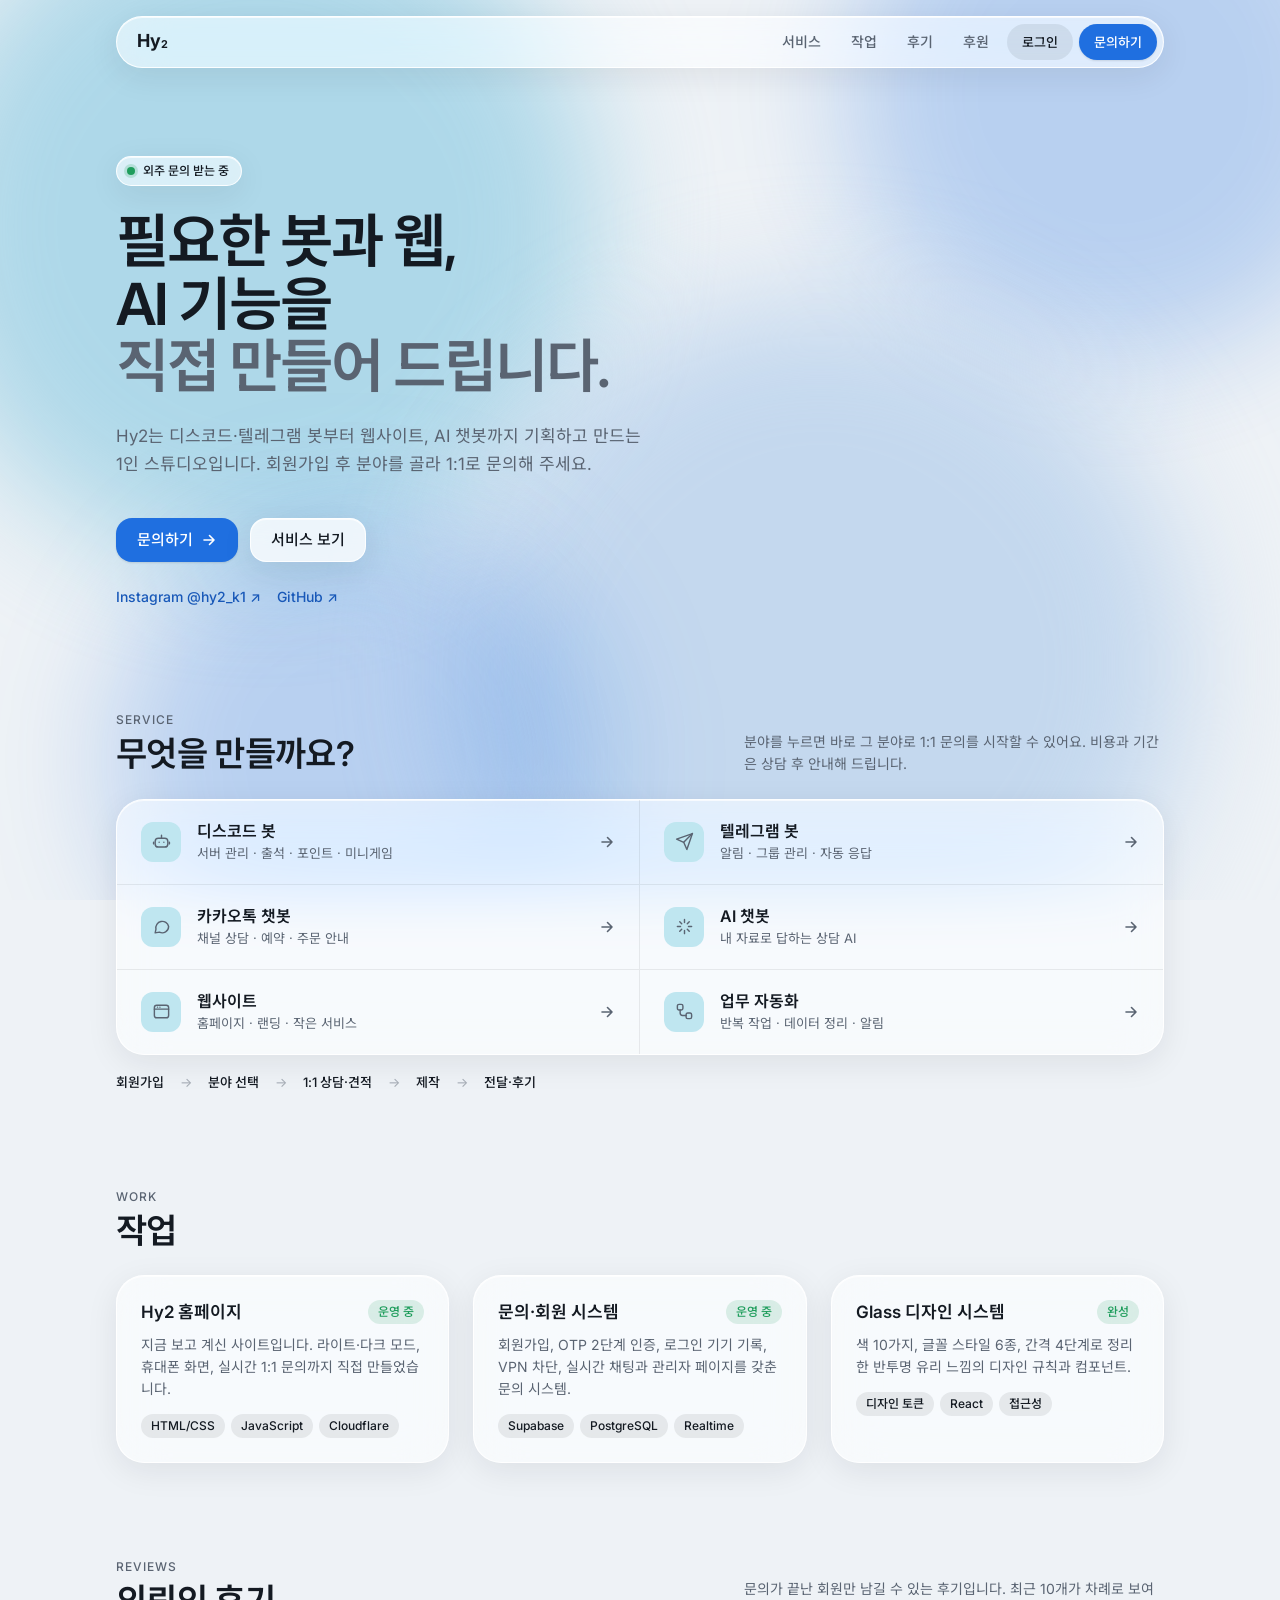
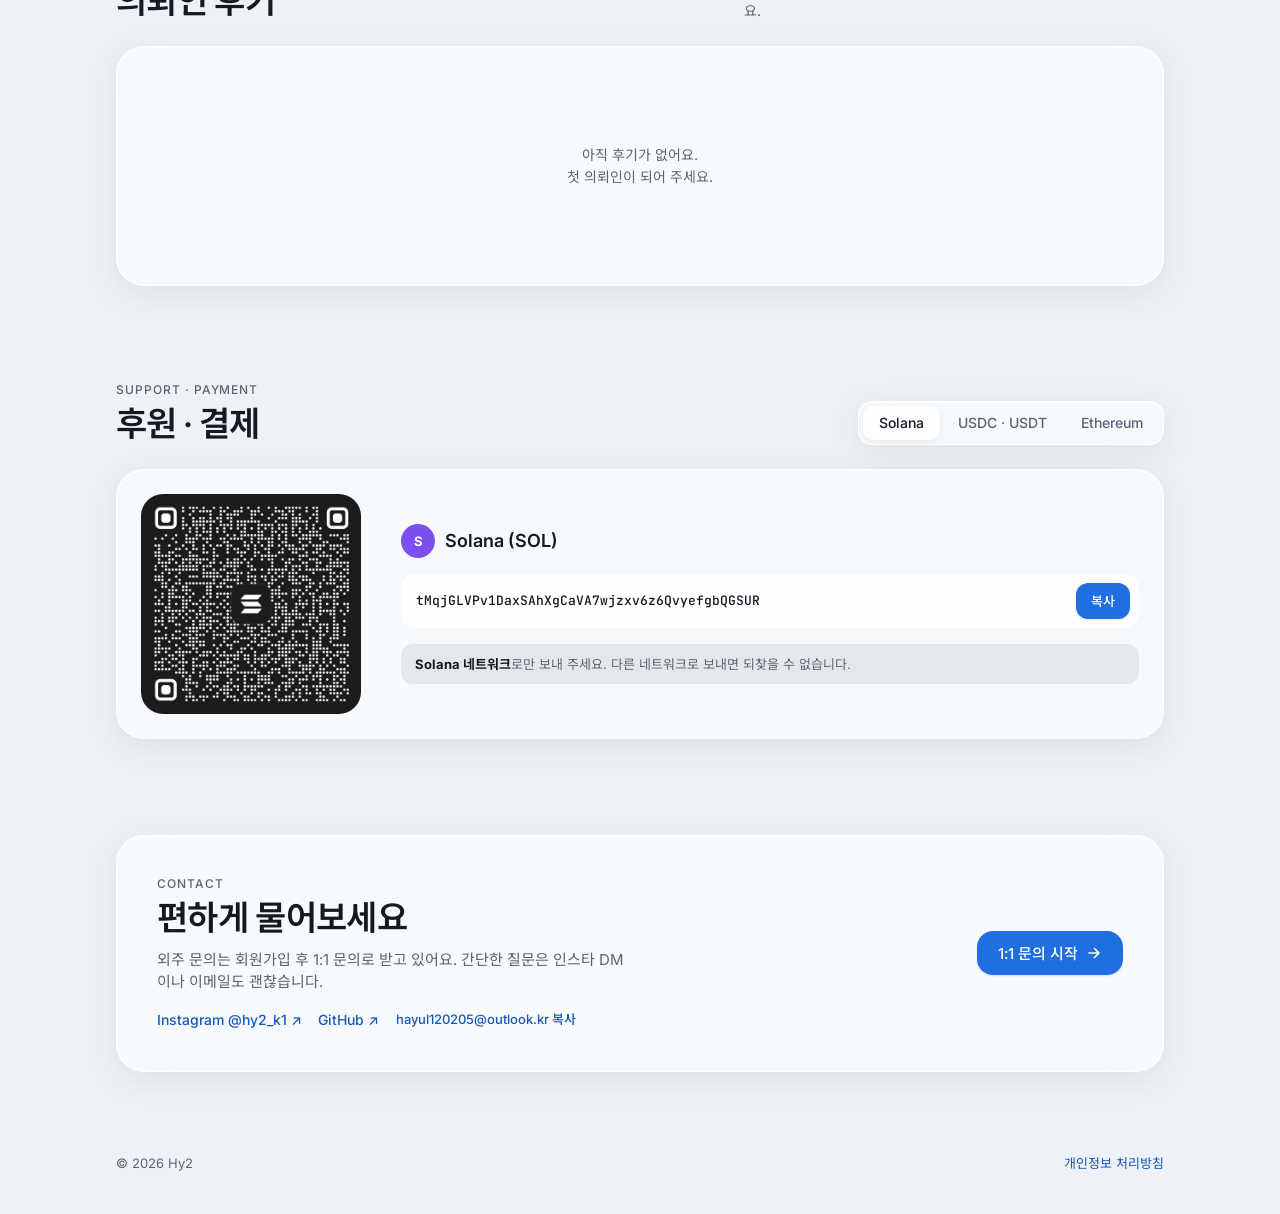
==== commit bb3207b0: "홈에서 프로필 이미지 제거, 소개 영역을 한 단으로 정리 Co-Authored-By: Claude Opus 5.5 <noreply@anthropic.com> Claude-Sessi" ====
--- a/public/index.html
+++ b/public/index.html
@@ -7,7 +7,6 @@
 <meta name="description" content="Hy2 — 디스코드·텔레그램 봇, 웹사이트, AI 챗봇을 만드는 1인 스튜디오. 외주 문의 받습니다.">
 <meta property="og:title" content="Hy2">
 <meta property="og:description" content="봇, 웹, AI를 만드는 1인 스튜디오">
-<meta property="og:image" content="/assets/profile.png">
 <link rel="icon" href="data:image/svg+xml,%3Csvg xmlns='http://www.w3.org/2000/svg' viewBox='0 0 64 64'%3E%3Crect width='64' height='64' rx='16' fill='%23141a22'/%3E%3Ctext x='10' y='42' font-family='Arial' font-weight='700' font-size='28' fill='%23eef2f6'%3EHy%3C/text%3E%3Ctext x='45' y='48' font-family='Arial' font-weight='700' font-size='16' fill='%23bfe6f0'%3E2%3C/text%3E%3C/svg%3E">
 <link rel="preconnect" href="https://fonts.googleapis.com">
 <link rel="preconnect" href="https://fonts.gstatic.com" crossorigin>
@@ -15,28 +14,15 @@
 <link rel="stylesheet" href="assets/style.css">
 <style>
 /* 홈: 소개 → 서비스 → 작업 → 후기 → 후원 → 연락, 한 줄 흐름 */
-.hero{padding-block:var(--s10) 64px;display:grid;grid-template-columns:minmax(0,1.15fr) minmax(0,.85fr);gap:56px;align-items:center}
+.hero{padding-block:72px 64px;max-width:760px}
 .status{display:inline-flex;align-items:center;gap:var(--s2);padding:6px 12px 6px 10px;border-radius:999px;font:500 12px/16px var(--sans)}
 .status i{width:8px;height:8px;border-radius:50%;background:var(--ok);box-shadow:0 0 0 3px rgba(31,157,92,.2)}
 .hero h1{margin-top:var(--s6);font-size:clamp(36px,6vw,58px);line-height:1.08;font-weight:600;letter-spacing:-.035em}
 .hero h1 em{font-style:normal;color:var(--ink-muted)}
 .lede{margin-top:var(--s6);max-width:31em;font-size:17px;line-height:28px;color:var(--ink-muted)}
 .hero-actions{margin-top:var(--s10);display:flex;flex-wrap:wrap;gap:12px}
-.portrait{position:relative;border-radius:32px;padding:8px}
-.portrait img{width:100%;height:auto;aspect-ratio:1;object-fit:cover;border-radius:26px;image-rendering:pixelated;background:#000}
-.portrait figcaption{position:absolute;left:20px;right:20px;bottom:20px;display:flex;justify-content:space-between;align-items:center;gap:var(--s2);
-  padding:10px 10px 10px 16px;border-radius:18px}
-.portrait figcaption b{font-size:15px;font-weight:600;display:block}
-.portrait figcaption small{font-size:12px;color:rgba(255,255,255,.66)}
-.portrait figcaption.glass{background:rgba(24,24,26,.62);border-color:rgba(255,255,255,.14);color:#fff;box-shadow:none}
-.portrait .icon-btn{background:rgba(255,255,255,.1);color:#fff}
-.portrait .icon-btn:hover{background:rgba(255,255,255,.22)}
-.icon-row{display:flex;gap:6px}
-.icon-btn{width:36px;height:36px;border-radius:11px;display:grid;place-items:center;background:var(--hairline);color:var(--ink)}
-.icon-btn:hover{background:var(--aqua);text-decoration:none}
-.icon-btn svg{width:17px;height:17px}
-@media (max-width:860px){.hero{grid-template-columns:1fr;gap:var(--s10);padding-block:var(--s6) var(--s10)}.portrait{max-width:440px}}
-
+.hero-links{margin-top:var(--s6);display:flex;gap:var(--s4);flex-wrap:wrap;font-size:14px;font-weight:500}
+@media (max-width:860px){.hero{padding-block:var(--s6) var(--s10)}}
 section{padding-block:var(--s10) 56px;scroll-margin-top:84px}
 .sec-head{display:flex;flex-wrap:wrap;align-items:flex-end;justify-content:space-between;gap:var(--s4);margin-bottom:var(--s6)}
 .sec-note{color:var(--ink-muted);font-size:14px;max-width:30em}
@@ -143,17 +129,8 @@
         <a class="btn btn-primary" href="inquiry.html">문의하기 <svg><use href="#i-arrow"/></svg></a>
         <a class="btn btn-ghost" href="#service">서비스 보기</a>
       </div>
-    </div>
-    <figure class="portrait glass" style="margin:0">
-      <img src="assets/profile.png" alt="Hy2 프로필: 흑백 픽셀 얼굴" width="672" height="672" fetchpriority="high">
-      <figcaption class="glass">
-        <div><b>Hy2</b><small>Bot · Web · AI</small></div>
-        <div class="icon-row">
-          <a class="icon-btn" href="https://www.instagram.com/hy2_k1" target="_blank" rel="noopener" aria-label="인스타그램"><svg><use href="#i-ig"/></svg></a>
-          <a class="icon-btn" href="https://github.com/Hy2-ai" target="_blank" rel="noopener" aria-label="GitHub"><svg><use href="#i-gh"/></svg></a>
-        </div>
-      </figcaption>
-    </figure>
+      <p class="hero-links"><a href="https://www.instagram.com/hy2_k1" target="_blank" rel="noopener">Instagram @hy2_k1 ↗</a><a href="https://github.com/Hy2-ai" target="_blank" rel="noopener">GitHub ↗</a></p>
+    </div>
   </header>
 
   <section id="service" aria-labelledby="service-h">
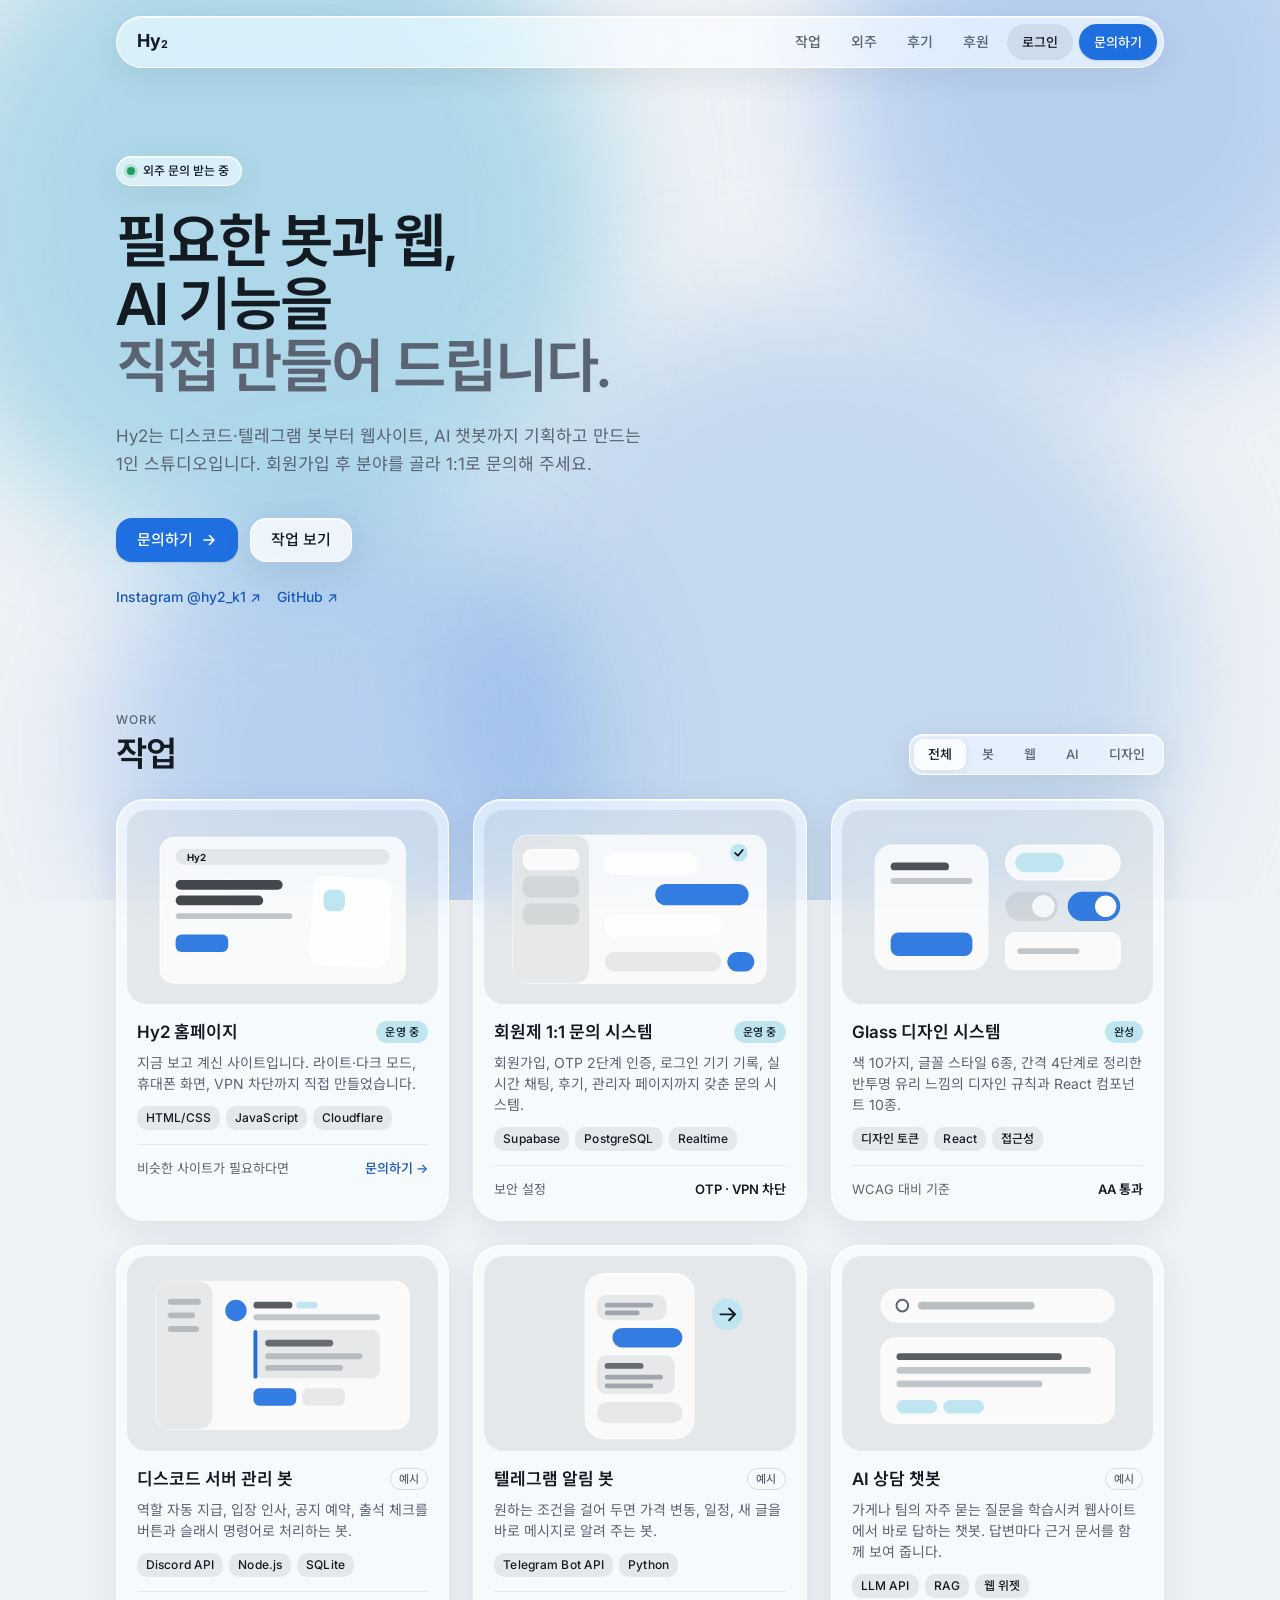
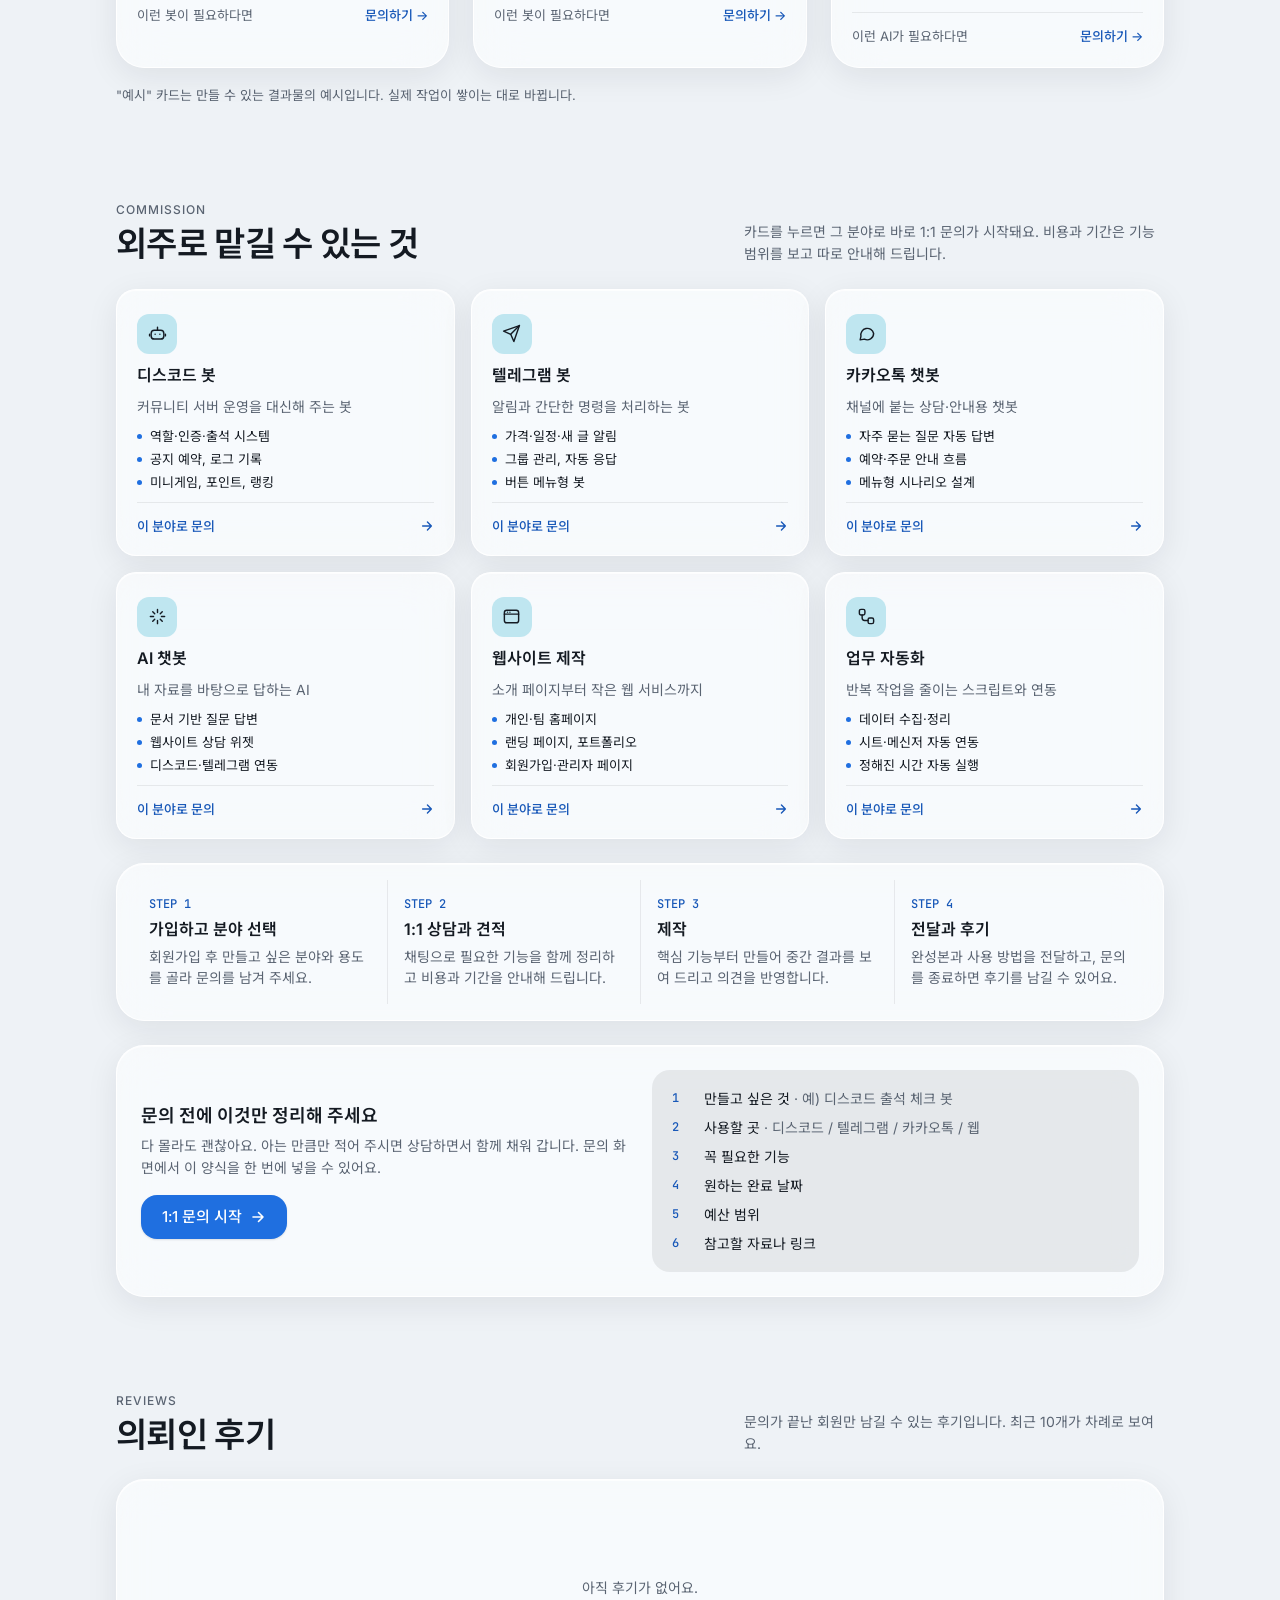
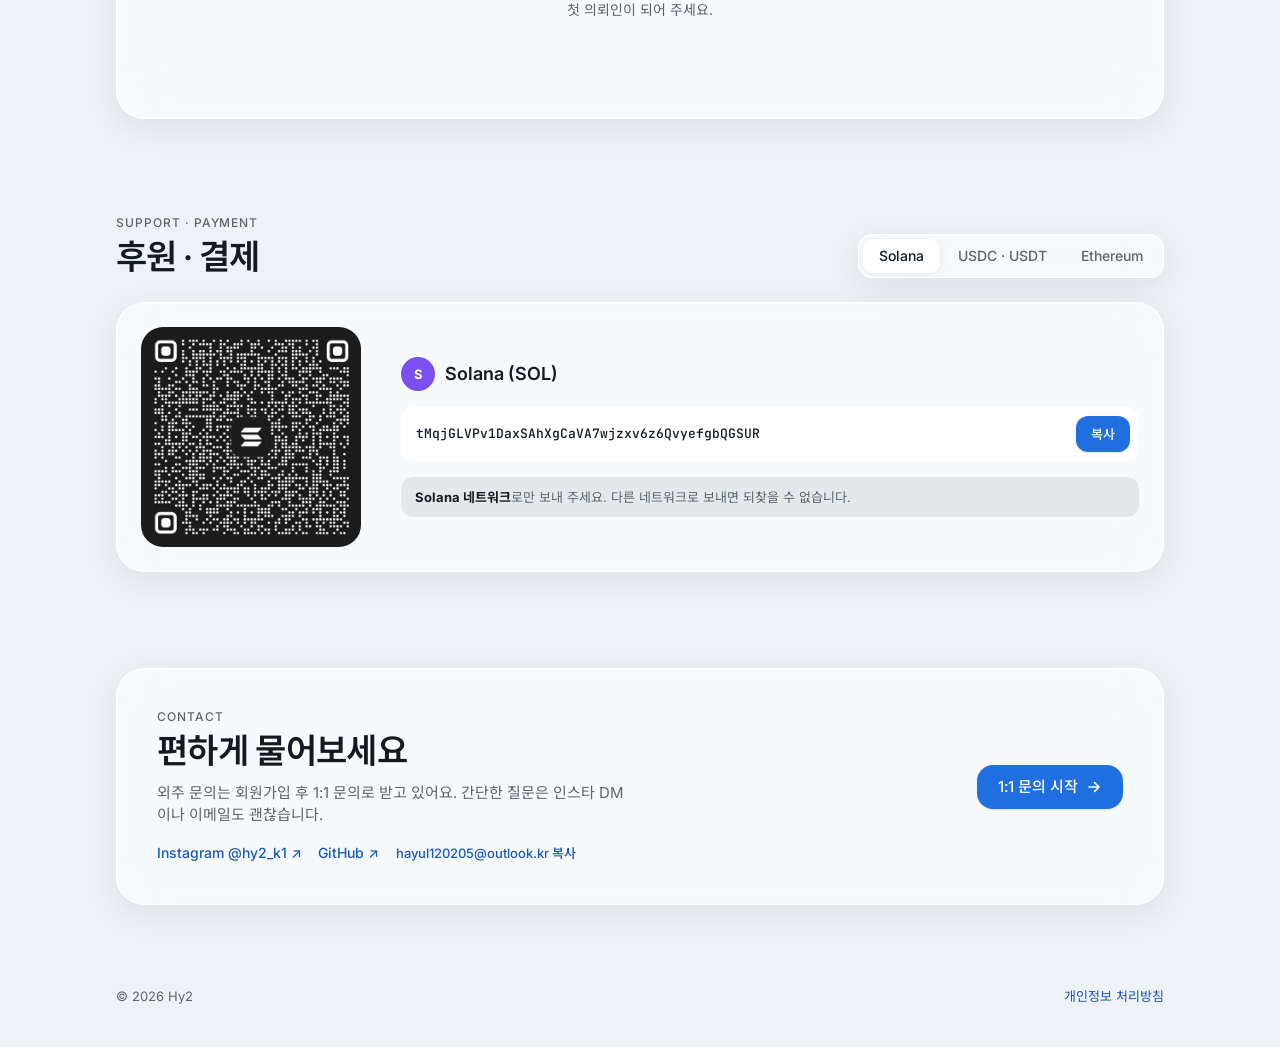
==== commit 52a161d7: "홈 UI 개편: 작업(분야 필터·미리보기 카드), 외주(분야 카드·진행 순서·문의 준비물), 문의 양식 넣기 Co-Authored-By: Claude Opus 5.5 <norepl" ====
--- a/public/index.html
+++ b/public/index.html
@@ -27,29 +27,64 @@
 .sec-head{display:flex;flex-wrap:wrap;align-items:flex-end;justify-content:space-between;gap:var(--s4);margin-bottom:var(--s6)}
 .sec-note{color:var(--ink-muted);font-size:14px;max-width:30em}
 
-.svc-list{border-radius:var(--r-lg);overflow:hidden;display:grid;grid-template-columns:repeat(2,minmax(0,1fr))}
-.svc{display:grid;grid-template-columns:40px minmax(0,1fr) auto;gap:var(--s4);align-items:center;padding:20px var(--s6);color:var(--ink);border-bottom:1px solid var(--hairline);transition:background .2s}
-.svc:nth-child(odd){border-right:1px solid var(--hairline)}
-.svc:nth-last-child(-n+2){border-bottom:0}
-.svc:hover{background:var(--glass-strong);text-decoration:none}
+/* 작업: 분야 필터 + 화면 미리보기 카드 */
+.seg{display:inline-flex;padding:4px;border-radius:14px;gap:2px;position:relative;max-width:100%;overflow-x:auto}
+.seg button{position:relative;z-index:1;border:0;background:none;color:var(--ink-muted);font:500 13px/1 var(--sans);padding:9px 14px;border-radius:10px;cursor:pointer;white-space:nowrap;transition:color .25s}
+.seg button[aria-pressed="true"]{color:var(--ink)}
+.seg .thumb{position:absolute;z-index:0;top:4px;bottom:4px;left:0;border-radius:10px;background:var(--glass-strong);border:1px solid var(--glass-edge);box-shadow:0 2px 8px rgba(20,26,34,.08);transition:transform .4s var(--ease),width .4s var(--ease)}
+.grid{display:grid;grid-template-columns:repeat(3,minmax(0,1fr));gap:var(--s6)}
+@media (max-width:960px){.grid{grid-template-columns:repeat(2,minmax(0,1fr))}}
+@media (max-width:620px){.grid{grid-template-columns:1fr}}
+.proj{border-radius:var(--r-lg);padding:10px;display:flex;flex-direction:column;transition:transform .45s var(--ease)}
+.proj:hover{transform:translateY(-4px)}
+.shot{aspect-ratio:16/10;max-width:100%;border-radius:20px;background:var(--hairline);overflow:hidden}
+.shot svg{display:block;width:100%;height:100%}
+.proj-body{padding:var(--s4) 10px 10px;display:grid;gap:var(--s2);flex:1;align-content:start}
+.proj-top{display:flex;align-items:center;justify-content:space-between;gap:var(--s2)}
+.proj h3{font-size:17px;line-height:24px;font-weight:600}
+.badge{font:500 11px/16px var(--sans);letter-spacing:.02em;padding:2px 8px;border-radius:999px;border:1px solid var(--line);color:var(--ink-muted);white-space:nowrap}
+.badge.live{background:var(--aqua);border-color:transparent;color:var(--ink)}
+.proj p{color:var(--ink-muted);font-size:14px;line-height:21px}
+.tags{display:flex;flex-wrap:wrap;gap:6px;margin-top:4px}
+.tag{font:500 12px/16px var(--sans);letter-spacing:.01em;padding:4px 9px;border-radius:var(--r-sm);background:var(--hairline)}
+.proj-foot{margin-top:6px;padding-top:12px;border-top:1px solid var(--hairline);display:flex;justify-content:space-between;align-items:center;gap:var(--s2);font-size:13px;color:var(--ink-muted)}
+.proj-foot b{color:var(--ink);font-weight:600;font-variant-numeric:tabular-nums}
+.proj-foot a{font-weight:500;white-space:nowrap}
+.work-note{margin-top:var(--s4);font-size:13px;color:var(--ink-muted)}
+
+/* 외주: 분야 카드 + 진행 순서 + 문의 준비물 */
+.svc-grid{display:grid;grid-template-columns:repeat(3,minmax(0,1fr));gap:var(--s4)}
+@media (max-width:860px){.svc-grid{grid-template-columns:repeat(2,minmax(0,1fr))}}
+@media (max-width:520px){.svc-grid{grid-template-columns:1fr}}
+.svc{border-radius:20px;padding:var(--s6) 20px 18px;display:flex;flex-direction:column;gap:10px;color:var(--ink);transition:transform .35s var(--ease),border-color .2s}
+.svc:hover{transform:translateY(-3px);text-decoration:none;border-color:var(--accent)}
 .svc .ic{width:40px;height:40px;border-radius:12px;background:var(--aqua);display:grid;place-items:center}
 .svc .ic svg{width:19px;height:19px}
-.svc b{display:block;font-size:16px;font-weight:600;line-height:22px}
-.svc span{font-size:13px;color:var(--ink-muted)}
-.svc .go{color:var(--ink-muted);transition:transform .2s var(--ease)}
-.svc:hover .go{transform:translateX(3px);color:var(--accent-text)}
-@media (max-width:700px){.svc-list{grid-template-columns:1fr}.svc:nth-child(odd){border-right:0}.svc:nth-last-child(2){border-bottom:1px solid var(--hairline)}}
-.steps{margin-top:var(--s4);display:flex;flex-wrap:wrap;gap:var(--s2) var(--s4);align-items:center;font-size:13px;color:var(--ink-muted)}
-.steps b{color:var(--ink);font-weight:500}
-.steps i{font-style:normal;opacity:.5}
-
-.work{display:grid;grid-template-columns:repeat(3,minmax(0,1fr));gap:var(--s6)}
-@media (max-width:900px){.work{grid-template-columns:1fr}}
-.card{border-radius:var(--r-lg);padding:var(--s6);display:grid;gap:10px;align-content:start}
-.card .top{display:flex;justify-content:space-between;align-items:center;gap:var(--s2)}
-.card h3{font-size:17px;line-height:24px;font-weight:600}
-.card p{color:var(--ink-muted);font-size:14px;line-height:22px}
-.card .tags{display:flex;flex-wrap:wrap;gap:6px;margin-top:4px}
+.svc h3{font-size:16px;line-height:22px;font-weight:600}
+.svc p{color:var(--ink-muted);font-size:14px;line-height:21px}
+.svc ul{display:grid;gap:4px;font-size:13px;line-height:19px}
+.svc li{display:flex;gap:8px}
+.svc li::before{content:"";width:5px;height:5px;border-radius:50%;background:var(--accent);margin-top:7px;flex:none}
+.svc .go{margin-top:auto;padding-top:12px;border-top:1px solid var(--hairline);display:flex;justify-content:space-between;align-items:center;font-size:13px;font-weight:500;color:var(--accent-text)}
+.svc .go svg{width:14px;height:14px;transition:transform .2s var(--ease)}
+.svc:hover .go svg{transform:translateX(3px)}
+.flow{margin-top:var(--s6);border-radius:var(--r-lg);padding:var(--s4);display:grid;grid-template-columns:repeat(4,minmax(0,1fr))}
+.step{padding:var(--s4);display:grid;gap:6px;align-content:start}
+.step + .step{border-left:1px solid var(--hairline)}
+.step .n{font:500 12px/16px var(--mono);color:var(--accent-text)}
+.step h3{font-size:16px;line-height:22px;font-weight:600}
+.step p{color:var(--ink-muted);font-size:14px;line-height:21px}
+@media (max-width:860px){.flow{grid-template-columns:repeat(2,minmax(0,1fr))}.step:nth-child(3){border-left:0}.step:nth-child(n+3){border-top:1px solid var(--hairline)}}
+@media (max-width:520px){.flow{grid-template-columns:1fr}.step + .step{border-left:0;border-top:1px solid var(--hairline)}}
+.prep{margin-top:var(--s6);border-radius:var(--r-lg);padding:var(--s6);display:grid;grid-template-columns:minmax(0,1fr) minmax(0,1fr);gap:var(--s6);align-items:center}
+.prep h3{font-size:18px;line-height:26px;font-weight:600}
+.prep > div > p{margin-top:6px;color:var(--ink-muted);font-size:14px;line-height:22px}
+.prep .actions{margin-top:var(--s4);display:flex;gap:var(--s2);flex-wrap:wrap}
+.prep ol{list-style:none;display:grid;gap:8px;counter-reset:prep;padding:18px 20px;border-radius:18px;background:var(--hairline)}
+.prep li{counter-increment:prep;display:grid;grid-template-columns:22px 1fr;gap:10px;font-size:14px;line-height:21px}
+.prep li::before{content:counter(prep);font:500 12px/21px var(--mono);color:var(--accent-text)}
+.prep li span{color:var(--ink-muted)}
+@media (max-width:760px){.prep{grid-template-columns:1fr}}
 
 /* 후기 회전 */
 .reviews{border-radius:var(--r-lg);padding:var(--s10);position:relative;min-height:240px;display:grid;align-content:center}
@@ -110,8 +145,8 @@
       <a class="brand" href="#top">Hy<sub>2</sub></a>
       <div class="nav-right">
         <ul class="nav-links">
-          <li><a href="#service">서비스</a></li>
           <li><a href="#work">작업</a></li>
+          <li><a href="#service">외주</a></li>
           <li><a href="#reviews">후기</a></li>
           <li><a href="#support">후원</a></li>
         </ul>
@@ -127,46 +162,201 @@
       <p class="lede">Hy2는 디스코드·텔레그램 봇부터 웹사이트, AI 챗봇까지 기획하고 만드는 1인 스튜디오입니다. 회원가입 후 분야를 골라 1:1로 문의해 주세요.</p>
       <div class="hero-actions">
         <a class="btn btn-primary" href="inquiry.html">문의하기 <svg><use href="#i-arrow"/></svg></a>
-        <a class="btn btn-ghost" href="#service">서비스 보기</a>
+        <a class="btn btn-ghost" href="#work">작업 보기</a>
       </div>
       <p class="hero-links"><a href="https://www.instagram.com/hy2_k1" target="_blank" rel="noopener">Instagram @hy2_k1 ↗</a><a href="https://github.com/Hy2-ai" target="_blank" rel="noopener">GitHub ↗</a></p>
     </div>
   </header>
+
+  <section id="work" aria-labelledby="work-h">
+    <div class="sec-head">
+      <div><div class="eyebrow">Work</div><h2 id="work-h" class="h2">작업</h2></div>
+      <div class="seg glass" role="group" aria-label="분야별 보기" id="seg">
+        <span class="thumb" aria-hidden="true"></span>
+        <button type="button" data-f="all" aria-pressed="true">전체</button>
+        <button type="button" data-f="bot" aria-pressed="false">봇</button>
+        <button type="button" data-f="web" aria-pressed="false">웹</button>
+        <button type="button" data-f="ai" aria-pressed="false">AI</button>
+        <button type="button" data-f="design" aria-pressed="false">디자인</button>
+      </div>
+    </div>
+
+    <div class="grid" id="grid">
+      <article class="proj glass" data-cat="web">
+        <div class="shot"><svg viewBox="0 0 320 200" aria-hidden="true">
+          <rect x="34" y="28" width="252" height="150" rx="14" fill="var(--glass-strong)" stroke="var(--glass-edge)"/>
+          <rect x="50" y="40" width="220" height="16" rx="8" fill="var(--hairline)"/>
+          <text x="62" y="52" font-family="Inter, sans-serif" font-weight="700" font-size="10" fill="var(--ink)">Hy2</text>
+          <rect x="50" y="72" width="110" height="10" rx="5" fill="var(--ink)" opacity=".8"/>
+          <rect x="50" y="88" width="90" height="10" rx="5" fill="var(--ink)" opacity=".8"/>
+          <rect x="50" y="106" width="120" height="6" rx="3" fill="var(--ink-muted)" opacity=".35"/>
+          <rect x="50" y="128" width="54" height="18" rx="6" fill="var(--accent)" opacity=".9"/>
+          <rect x="190" y="70" width="80" height="90" rx="12" fill="var(--glass-strong)" stroke="var(--glass-edge)" transform="rotate(3 230 115)"/>
+          <rect x="202" y="82" width="22" height="22" rx="7" fill="var(--aqua)"/>
+        </svg></div>
+        <div class="proj-body">
+          <div class="proj-top"><h3>Hy2 홈페이지</h3><span class="badge live">운영 중</span></div>
+          <p>지금 보고 계신 사이트입니다. 라이트·다크 모드, 휴대폰 화면, VPN 차단까지 직접 만들었습니다.</p>
+          <div class="tags"><span class="tag">HTML/CSS</span><span class="tag">JavaScript</span><span class="tag">Cloudflare</span></div>
+          <div class="proj-foot"><span>비슷한 사이트가 필요하다면</span><a href="inquiry.html?new=web">문의하기 →</a></div>
+        </div>
+      </article>
+
+      <article class="proj glass" data-cat="web">
+        <div class="shot"><svg viewBox="0 0 320 200" aria-hidden="true">
+          <rect x="30" y="26" width="260" height="152" rx="14" fill="var(--glass-strong)" stroke="var(--glass-edge)"/>
+          <rect x="30" y="26" width="78" height="152" rx="14" fill="var(--hairline)"/>
+          <rect x="40" y="40" width="58" height="22" rx="8" fill="var(--glass-strong)"/>
+          <rect x="40" y="68" width="58" height="22" rx="8" fill="var(--hairline)"/>
+          <rect x="40" y="96" width="58" height="22" rx="8" fill="var(--hairline)"/>
+          <rect x="124" y="44" width="96" height="22" rx="11" fill="var(--glass-strong)" stroke="var(--glass-edge)"/>
+          <rect x="176" y="76" width="96" height="22" rx="11" fill="var(--accent)" opacity=".9"/>
+          <rect x="124" y="108" width="120" height="22" rx="11" fill="var(--glass-strong)" stroke="var(--glass-edge)"/>
+          <rect x="124" y="146" width="120" height="20" rx="10" fill="var(--hairline)"/>
+          <rect x="250" y="146" width="28" height="20" rx="10" fill="var(--accent)" opacity=".9"/>
+          <circle cx="262" cy="44" r="9" fill="var(--aqua)"/>
+          <path d="M258 44l3 3 5-6" stroke="var(--ink)" stroke-width="1.8" fill="none" stroke-linecap="round" stroke-linejoin="round"/>
+        </svg></div>
+        <div class="proj-body">
+          <div class="proj-top"><h3>회원제 1:1 문의 시스템</h3><span class="badge live">운영 중</span></div>
+          <p>회원가입, OTP 2단계 인증, 로그인 기기 기록, 실시간 채팅, 후기, 관리자 페이지까지 갖춘 문의 시스템.</p>
+          <div class="tags"><span class="tag">Supabase</span><span class="tag">PostgreSQL</span><span class="tag">Realtime</span></div>
+          <div class="proj-foot"><span>보안 설정</span><b>OTP · VPN 차단</b></div>
+        </div>
+      </article>
+
+      <article class="proj glass" data-cat="design">
+        <div class="shot"><svg viewBox="0 0 320 200" aria-hidden="true">
+          <rect x="34" y="36" width="116" height="128" rx="18" fill="var(--glass-strong)" stroke="var(--glass-edge)"/>
+          <rect x="50" y="54" width="60" height="8" rx="4" fill="var(--ink)" opacity=".75"/>
+          <rect x="50" y="70" width="84" height="6" rx="3" fill="var(--ink-muted)" opacity=".35"/>
+          <rect x="50" y="126" width="84" height="24" rx="8" fill="var(--accent)" opacity=".9"/>
+          <rect x="168" y="36" width="118" height="36" rx="18" fill="var(--glass-strong)" stroke="var(--glass-edge)"/>
+          <rect x="178" y="44" width="50" height="20" rx="10" fill="var(--aqua)"/>
+          <rect x="168" y="84" width="54" height="30" rx="15" fill="var(--hairline)"/>
+          <circle cx="207" cy="99" r="11" fill="var(--glass-strong)" stroke="var(--glass-edge)"/>
+          <rect x="232" y="84" width="54" height="30" rx="15" fill="var(--accent)" opacity=".9"/>
+          <circle cx="271" cy="99" r="11" fill="#fff"/>
+          <rect x="168" y="126" width="118" height="38" rx="10" fill="var(--glass-strong)" stroke="var(--glass-edge)"/>
+          <rect x="180" y="142" width="64" height="6" rx="3" fill="var(--ink-muted)" opacity=".35"/>
+        </svg></div>
+        <div class="proj-body">
+          <div class="proj-top"><h3>Glass 디자인 시스템</h3><span class="badge live">완성</span></div>
+          <p>색 10가지, 글꼴 스타일 6종, 간격 4단계로 정리한 반투명 유리 느낌의 디자인 규칙과 React 컴포넌트 10종.</p>
+          <div class="tags"><span class="tag">디자인 토큰</span><span class="tag">React</span><span class="tag">접근성</span></div>
+          <div class="proj-foot"><span>WCAG 대비 기준</span><b>AA 통과</b></div>
+        </div>
+      </article>
+
+      <article class="proj glass" data-cat="bot">
+        <div class="shot"><svg viewBox="0 0 320 200" aria-hidden="true">
+          <rect x="30" y="26" width="260" height="152" rx="14" fill="var(--glass-strong)" stroke="var(--glass-edge)"/>
+          <rect x="30" y="26" width="58" height="152" rx="14" fill="var(--hairline)"/>
+          <g fill="var(--ink-muted)" opacity=".35"><rect x="42" y="44" width="34" height="6" rx="3"/><rect x="42" y="58" width="28" height="6" rx="3"/><rect x="42" y="72" width="32" height="6" rx="3"/></g>
+          <circle cx="112" cy="56" r="11" fill="var(--accent)" opacity=".9"/>
+          <rect x="130" y="47" width="40" height="7" rx="3.5" fill="var(--ink)" opacity=".7"/>
+          <rect x="174" y="47" width="22" height="7" rx="3.5" fill="var(--aqua)"/>
+          <rect x="130" y="60" width="130" height="6" rx="3" fill="var(--ink-muted)" opacity=".35"/>
+          <rect x="130" y="76" width="130" height="50" rx="8" fill="var(--hairline)"/>
+          <rect x="130" y="76" width="4" height="50" rx="2" fill="var(--accent)"/>
+          <rect x="142" y="86" width="70" height="7" rx="3.5" fill="var(--ink)" opacity=".6"/>
+          <rect x="142" y="100" width="100" height="6" rx="3" fill="var(--ink-muted)" opacity=".35"/>
+          <rect x="142" y="112" width="80" height="6" rx="3" fill="var(--ink-muted)" opacity=".35"/>
+          <rect x="130" y="136" width="44" height="18" rx="6" fill="var(--accent)" opacity=".9"/><rect x="180" y="136" width="44" height="18" rx="6" fill="var(--hairline)"/>
+        </svg></div>
+        <div class="proj-body">
+          <div class="proj-top"><h3>디스코드 서버 관리 봇</h3><span class="badge">예시</span></div>
+          <p>역할 자동 지급, 입장 인사, 공지 예약, 출석 체크를 버튼과 슬래시 명령어로 처리하는 봇.</p>
+          <div class="tags"><span class="tag">Discord API</span><span class="tag">Node.js</span><span class="tag">SQLite</span></div>
+          <div class="proj-foot"><span>이런 봇이 필요하다면</span><a href="inquiry.html?new=discord">문의하기 →</a></div>
+        </div>
+      </article>
+
+      <article class="proj glass" data-cat="bot">
+        <div class="shot"><svg viewBox="0 0 320 200" aria-hidden="true">
+          <rect x="104" y="18" width="112" height="170" rx="20" fill="var(--glass-strong)" stroke="var(--glass-edge)"/>
+          <rect x="116" y="40" width="72" height="26" rx="10" fill="var(--hairline)"/>
+          <rect x="124" y="48" width="50" height="5" rx="2.5" fill="var(--ink-muted)" opacity=".5"/>
+          <rect x="124" y="56" width="36" height="5" rx="2.5" fill="var(--ink-muted)" opacity=".5"/>
+          <rect x="132" y="74" width="72" height="20" rx="10" fill="var(--accent)" opacity=".9"/>
+          <rect x="116" y="102" width="80" height="40" rx="10" fill="var(--hairline)"/>
+          <rect x="124" y="110" width="40" height="6" rx="3" fill="var(--ink)" opacity=".6"/>
+          <rect x="124" y="122" width="60" height="5" rx="2.5" fill="var(--ink-muted)" opacity=".5"/>
+          <rect x="124" y="131" width="50" height="5" rx="2.5" fill="var(--ink-muted)" opacity=".5"/>
+          <rect x="116" y="150" width="88" height="22" rx="11" fill="var(--hairline)"/>
+          <circle cx="250" cy="60" r="16" fill="var(--aqua)"/><path d="M243 60h14M252 54l6 6-6 6" stroke="var(--ink)" stroke-width="2" fill="none" stroke-linecap="round"/>
+        </svg></div>
+        <div class="proj-body">
+          <div class="proj-top"><h3>텔레그램 알림 봇</h3><span class="badge">예시</span></div>
+          <p>원하는 조건을 걸어 두면 가격 변동, 일정, 새 글을 바로 메시지로 알려 주는 봇.</p>
+          <div class="tags"><span class="tag">Telegram Bot API</span><span class="tag">Python</span></div>
+          <div class="proj-foot"><span>이런 봇이 필요하다면</span><a href="inquiry.html?new=telegram">문의하기 →</a></div>
+        </div>
+      </article>
+
+      <article class="proj glass" data-cat="ai">
+        <div class="shot"><svg viewBox="0 0 320 200" aria-hidden="true">
+          <rect x="40" y="34" width="240" height="34" rx="17" fill="var(--glass-strong)" stroke="var(--glass-edge)"/>
+          <circle cx="62" cy="51" r="6" fill="none" stroke="var(--ink-muted)" stroke-width="2"/>
+          <rect x="78" y="47" width="120" height="8" rx="4" fill="var(--ink-muted)" opacity=".4"/>
+          <rect x="40" y="84" width="240" height="88" rx="14" fill="var(--glass-strong)" stroke="var(--glass-edge)"/>
+          <rect x="56" y="100" width="170" height="7" rx="3.5" fill="var(--ink)" opacity=".7"/>
+          <rect x="56" y="114" width="200" height="7" rx="3.5" fill="var(--ink-muted)" opacity=".35"/>
+          <rect x="56" y="128" width="150" height="7" rx="3.5" fill="var(--ink-muted)" opacity=".35"/>
+          <rect x="56" y="148" width="42" height="14" rx="7" fill="var(--aqua)"/><rect x="104" y="148" width="42" height="14" rx="7" fill="var(--aqua)"/>
+        </svg></div>
+        <div class="proj-body">
+          <div class="proj-top"><h3>AI 상담 챗봇</h3><span class="badge">예시</span></div>
+          <p>가게나 팀의 자주 묻는 질문을 학습시켜 웹사이트에서 바로 답하는 챗봇. 답변마다 근거 문서를 함께 보여 줍니다.</p>
+          <div class="tags"><span class="tag">LLM API</span><span class="tag">RAG</span><span class="tag">웹 위젯</span></div>
+          <div class="proj-foot"><span>이런 AI가 필요하다면</span><a href="inquiry.html?new=ai">문의하기 →</a></div>
+        </div>
+      </article>
+    </div>
+    <p class="work-note">"예시" 카드는 만들 수 있는 결과물의 예시입니다. 실제 작업이 쌓이는 대로 바뀝니다.</p>
+  </section>
 
   <section id="service" aria-labelledby="service-h">
     <div class="sec-head">
-      <div><div class="eyebrow">Service</div><h2 id="service-h" class="h2">무엇을 만들까요?</h2></div>
-      <p class="sec-note">분야를 누르면 바로 그 분야로 1:1 문의를 시작할 수 있어요. 비용과 기간은 상담 후 안내해 드립니다.</p>
-    </div>
-    <div class="svc-list glass">
-      <a class="svc" href="inquiry.html?new=discord"><span class="ic"><svg><use href="#i-bot"/></svg></span><div><b>디스코드 봇</b><span>서버 관리 · 출석 · 포인트 · 미니게임</span></div><svg class="go" width="16" height="16"><use href="#i-arrow"/></svg></a>
-      <a class="svc" href="inquiry.html?new=telegram"><span class="ic"><svg><use href="#i-send"/></svg></span><div><b>텔레그램 봇</b><span>알림 · 그룹 관리 · 자동 응답</span></div><svg class="go" width="16" height="16"><use href="#i-arrow"/></svg></a>
-      <a class="svc" href="inquiry.html?new=kakao"><span class="ic"><svg><use href="#i-chat"/></svg></span><div><b>카카오톡 챗봇</b><span>채널 상담 · 예약 · 주문 안내</span></div><svg class="go" width="16" height="16"><use href="#i-arrow"/></svg></a>
-      <a class="svc" href="inquiry.html?new=ai"><span class="ic"><svg><use href="#i-spark"/></svg></span><div><b>AI 챗봇</b><span>내 자료로 답하는 상담 AI</span></div><svg class="go" width="16" height="16"><use href="#i-arrow"/></svg></a>
-      <a class="svc" href="inquiry.html?new=web"><span class="ic"><svg><use href="#i-web"/></svg></span><div><b>웹사이트</b><span>홈페이지 · 랜딩 · 작은 서비스</span></div><svg class="go" width="16" height="16"><use href="#i-arrow"/></svg></a>
-      <a class="svc" href="inquiry.html?new=automation"><span class="ic"><svg><use href="#i-flow"/></svg></span><div><b>업무 자동화</b><span>반복 작업 · 데이터 정리 · 알림</span></div><svg class="go" width="16" height="16"><use href="#i-arrow"/></svg></a>
-    </div>
-    <p class="steps" aria-label="진행 순서"><b>회원가입</b><i>→</i><b>분야 선택</b><i>→</i><b>1:1 상담·견적</b><i>→</i><b>제작</b><i>→</i><b>전달·후기</b></p>
-  </section>
-
-  <section id="work" aria-labelledby="work-h">
-    <div class="sec-head"><div><div class="eyebrow">Work</div><h2 id="work-h" class="h2">작업</h2></div></div>
-    <div class="work">
-      <article class="card glass">
-        <div class="top"><h3>Hy2 홈페이지</h3><span class="chip on">운영 중</span></div>
-        <p>지금 보고 계신 사이트입니다. 라이트·다크 모드, 휴대폰 화면, 실시간 1:1 문의까지 직접 만들었습니다.</p>
-        <div class="tags"><span class="chip">HTML/CSS</span><span class="chip">JavaScript</span><span class="chip">Cloudflare</span></div>
-      </article>
-      <article class="card glass">
-        <div class="top"><h3>문의·회원 시스템</h3><span class="chip on">운영 중</span></div>
-        <p>회원가입, OTP 2단계 인증, 로그인 기기 기록, VPN 차단, 실시간 채팅과 관리자 페이지를 갖춘 문의 시스템.</p>
-        <div class="tags"><span class="chip">Supabase</span><span class="chip">PostgreSQL</span><span class="chip">Realtime</span></div>
-      </article>
-      <article class="card glass">
-        <div class="top"><h3>Glass 디자인 시스템</h3><span class="chip on">완성</span></div>
-        <p>색 10가지, 글꼴 스타일 6종, 간격 4단계로 정리한 반투명 유리 느낌의 디자인 규칙과 컴포넌트.</p>
-        <div class="tags"><span class="chip">디자인 토큰</span><span class="chip">React</span><span class="chip">접근성</span></div>
-      </article>
+      <div><div class="eyebrow">Commission</div><h2 id="service-h" class="h2">외주로 맡길 수 있는 것</h2></div>
+      <p class="sec-note">카드를 누르면 그 분야로 바로 1:1 문의가 시작돼요. 비용과 기간은 기능 범위를 보고 따로 안내해 드립니다.</p>
+    </div>
+    <div class="svc-grid">
+      <a class="svc glass" href="inquiry.html?new=discord"><span class="ic"><svg><use href="#i-bot"/></svg></span><h3>디스코드 봇</h3><p>커뮤니티 서버 운영을 대신해 주는 봇</p>
+        <ul><li>역할·인증·출석 시스템</li><li>공지 예약, 로그 기록</li><li>미니게임, 포인트, 랭킹</li></ul><span class="go">이 분야로 문의<svg><use href="#i-arrow"/></svg></span></a>
+      <a class="svc glass" href="inquiry.html?new=telegram"><span class="ic"><svg><use href="#i-send"/></svg></span><h3>텔레그램 봇</h3><p>알림과 간단한 명령을 처리하는 봇</p>
+        <ul><li>가격·일정·새 글 알림</li><li>그룹 관리, 자동 응답</li><li>버튼 메뉴형 봇</li></ul><span class="go">이 분야로 문의<svg><use href="#i-arrow"/></svg></span></a>
+      <a class="svc glass" href="inquiry.html?new=kakao"><span class="ic"><svg><use href="#i-chat"/></svg></span><h3>카카오톡 챗봇</h3><p>채널에 붙는 상담·안내용 챗봇</p>
+        <ul><li>자주 묻는 질문 자동 답변</li><li>예약·주문 안내 흐름</li><li>메뉴형 시나리오 설계</li></ul><span class="go">이 분야로 문의<svg><use href="#i-arrow"/></svg></span></a>
+      <a class="svc glass" href="inquiry.html?new=ai"><span class="ic"><svg><use href="#i-spark"/></svg></span><h3>AI 챗봇</h3><p>내 자료를 바탕으로 답하는 AI</p>
+        <ul><li>문서 기반 질문 답변</li><li>웹사이트 상담 위젯</li><li>디스코드·텔레그램 연동</li></ul><span class="go">이 분야로 문의<svg><use href="#i-arrow"/></svg></span></a>
+      <a class="svc glass" href="inquiry.html?new=web"><span class="ic"><svg><use href="#i-web"/></svg></span><h3>웹사이트 제작</h3><p>소개 페이지부터 작은 웹 서비스까지</p>
+        <ul><li>개인·팀 홈페이지</li><li>랜딩 페이지, 포트폴리오</li><li>회원가입·관리자 페이지</li></ul><span class="go">이 분야로 문의<svg><use href="#i-arrow"/></svg></span></a>
+      <a class="svc glass" href="inquiry.html?new=automation"><span class="ic"><svg><use href="#i-flow"/></svg></span><h3>업무 자동화</h3><p>반복 작업을 줄이는 스크립트와 연동</p>
+        <ul><li>데이터 수집·정리</li><li>시트·메신저 자동 연동</li><li>정해진 시간 자동 실행</li></ul><span class="go">이 분야로 문의<svg><use href="#i-arrow"/></svg></span></a>
+    </div>
+
+    <ol class="flow glass" aria-label="진행 순서">
+      <li class="step"><span class="n">STEP 1</span><h3>가입하고 분야 선택</h3><p>회원가입 후 만들고 싶은 분야와 용도를 골라 문의를 남겨 주세요.</p></li>
+      <li class="step"><span class="n">STEP 2</span><h3>1:1 상담과 견적</h3><p>채팅으로 필요한 기능을 함께 정리하고 비용과 기간을 안내해 드립니다.</p></li>
+      <li class="step"><span class="n">STEP 3</span><h3>제작</h3><p>핵심 기능부터 만들어 중간 결과를 보여 드리고 의견을 반영합니다.</p></li>
+      <li class="step"><span class="n">STEP 4</span><h3>전달과 후기</h3><p>완성본과 사용 방법을 전달하고, 문의를 종료하면 후기를 남길 수 있어요.</p></li>
+    </ol>
+
+    <div class="prep glass">
+      <div>
+        <h3>문의 전에 이것만 정리해 주세요</h3>
+        <p>다 몰라도 괜찮아요. 아는 만큼만 적어 주시면 상담하면서 함께 채워 갑니다. 문의 화면에서 이 양식을 한 번에 넣을 수 있어요.</p>
+        <div class="actions"><a class="btn btn-primary" href="inquiry.html?new=">1:1 문의 시작 <svg><use href="#i-arrow"/></svg></a></div>
+      </div>
+      <ol>
+        <li><div>만들고 싶은 것 <span>· 예) 디스코드 출석 체크 봇</span></div></li>
+        <li><div>사용할 곳 <span>· 디스코드 / 텔레그램 / 카카오톡 / 웹</span></div></li>
+        <li><div>꼭 필요한 기능</div></li>
+        <li><div>원하는 완료 날짜</div></li>
+        <li><div>예산 범위</div></li>
+        <li><div>참고할 자료나 링크</div></li>
+      </ol>
     </div>
   </section>
 
@@ -226,6 +416,20 @@
 <script>
 (() => {
   const { sb, h, $, $$, copyText, CATEGORIES } = Hy2;
+
+  // 작업 필터
+  const seg = $("#seg"), segThumb = seg.querySelector(".thumb");
+  const segBtns = $$("#seg button"), projs = $$("#grid .proj");
+  const moveThumb = (b) => { segThumb.style.width = b.offsetWidth + "px"; segThumb.style.transform = `translateX(${b.offsetLeft}px)`; };
+  segBtns.forEach((b) => b.addEventListener("click", () => {
+    segBtns.forEach((x) => x.setAttribute("aria-pressed", x === b));
+    moveThumb(b);
+    projs.forEach((c) => { c.hidden = !(b.dataset.f === "all" || c.dataset.cat === b.dataset.f); });
+  }));
+  const syncThumb = () => moveThumb(segBtns.find((b) => b.getAttribute("aria-pressed") === "true"));
+  syncThumb();
+  if (document.fonts) document.fonts.ready.then(syncThumb);
+  addEventListener("resize", syncThumb);
 
   // 코인 탭
   const COINS = {
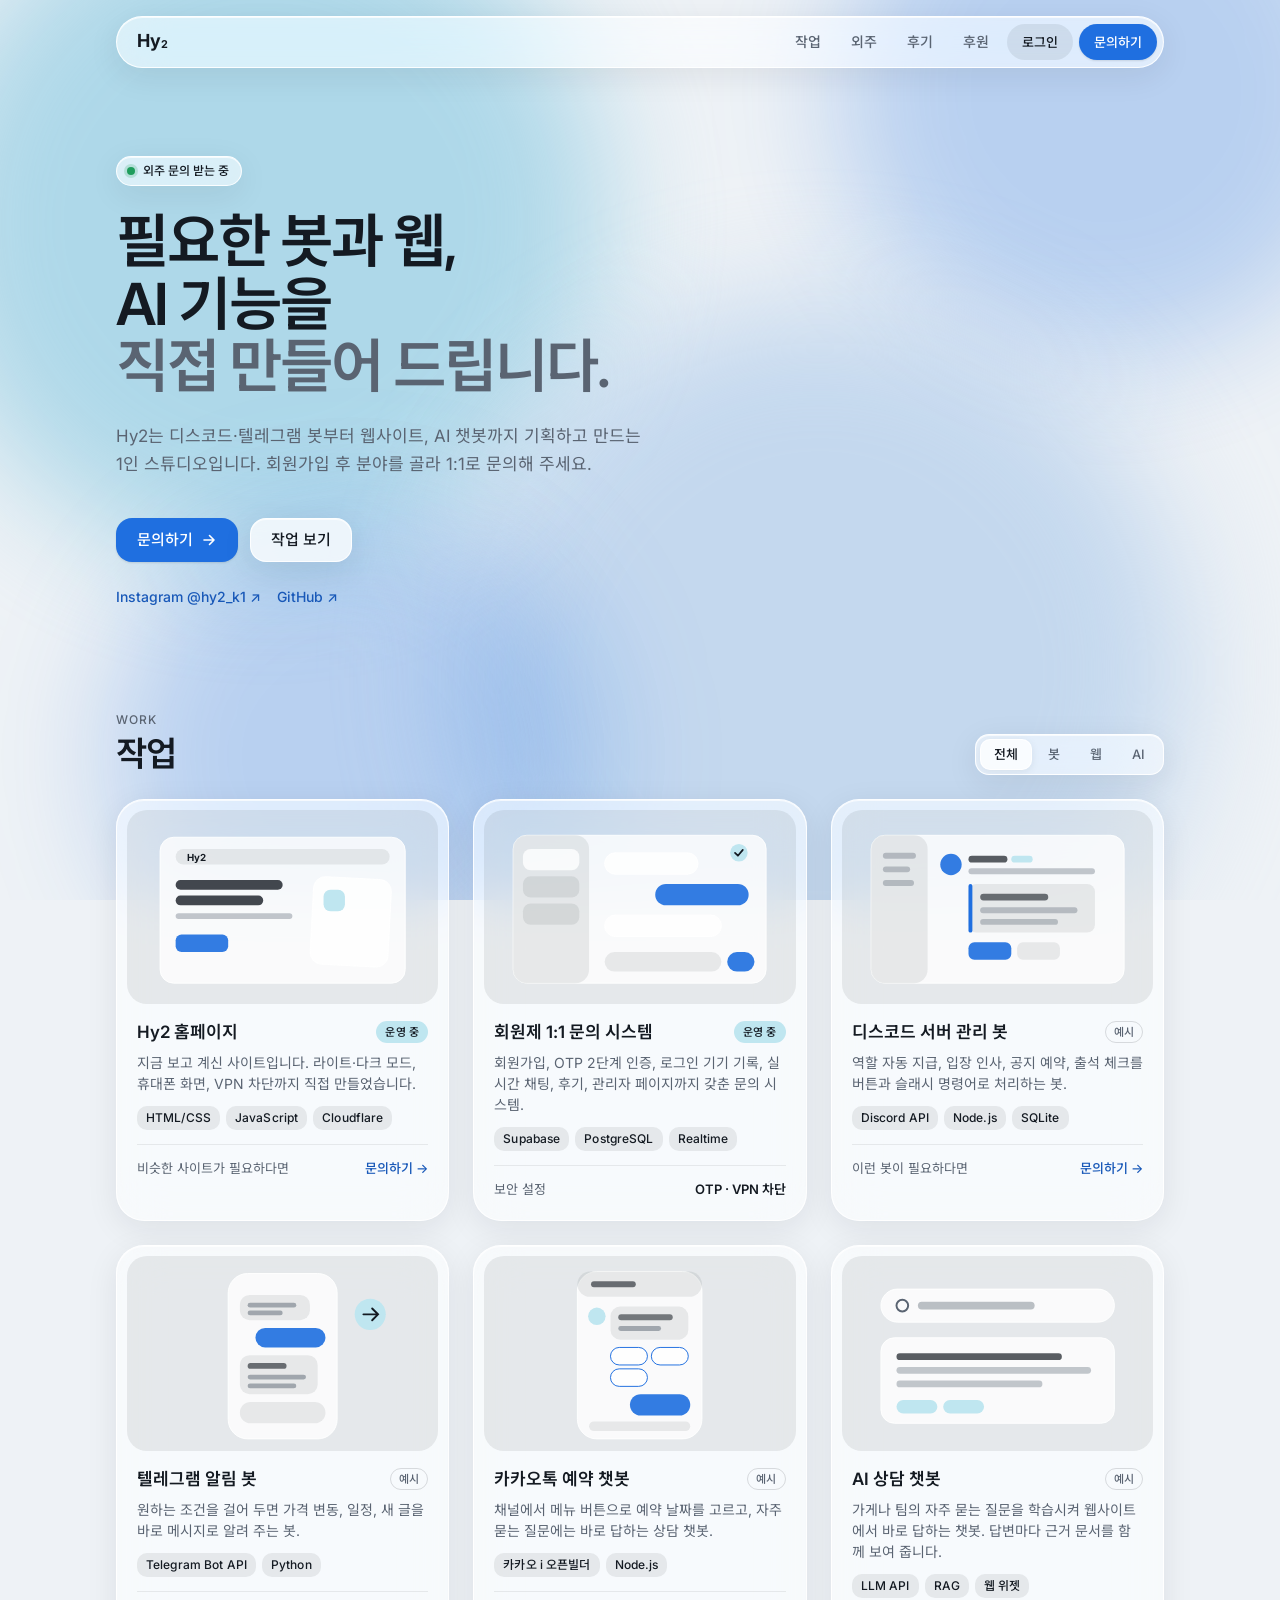
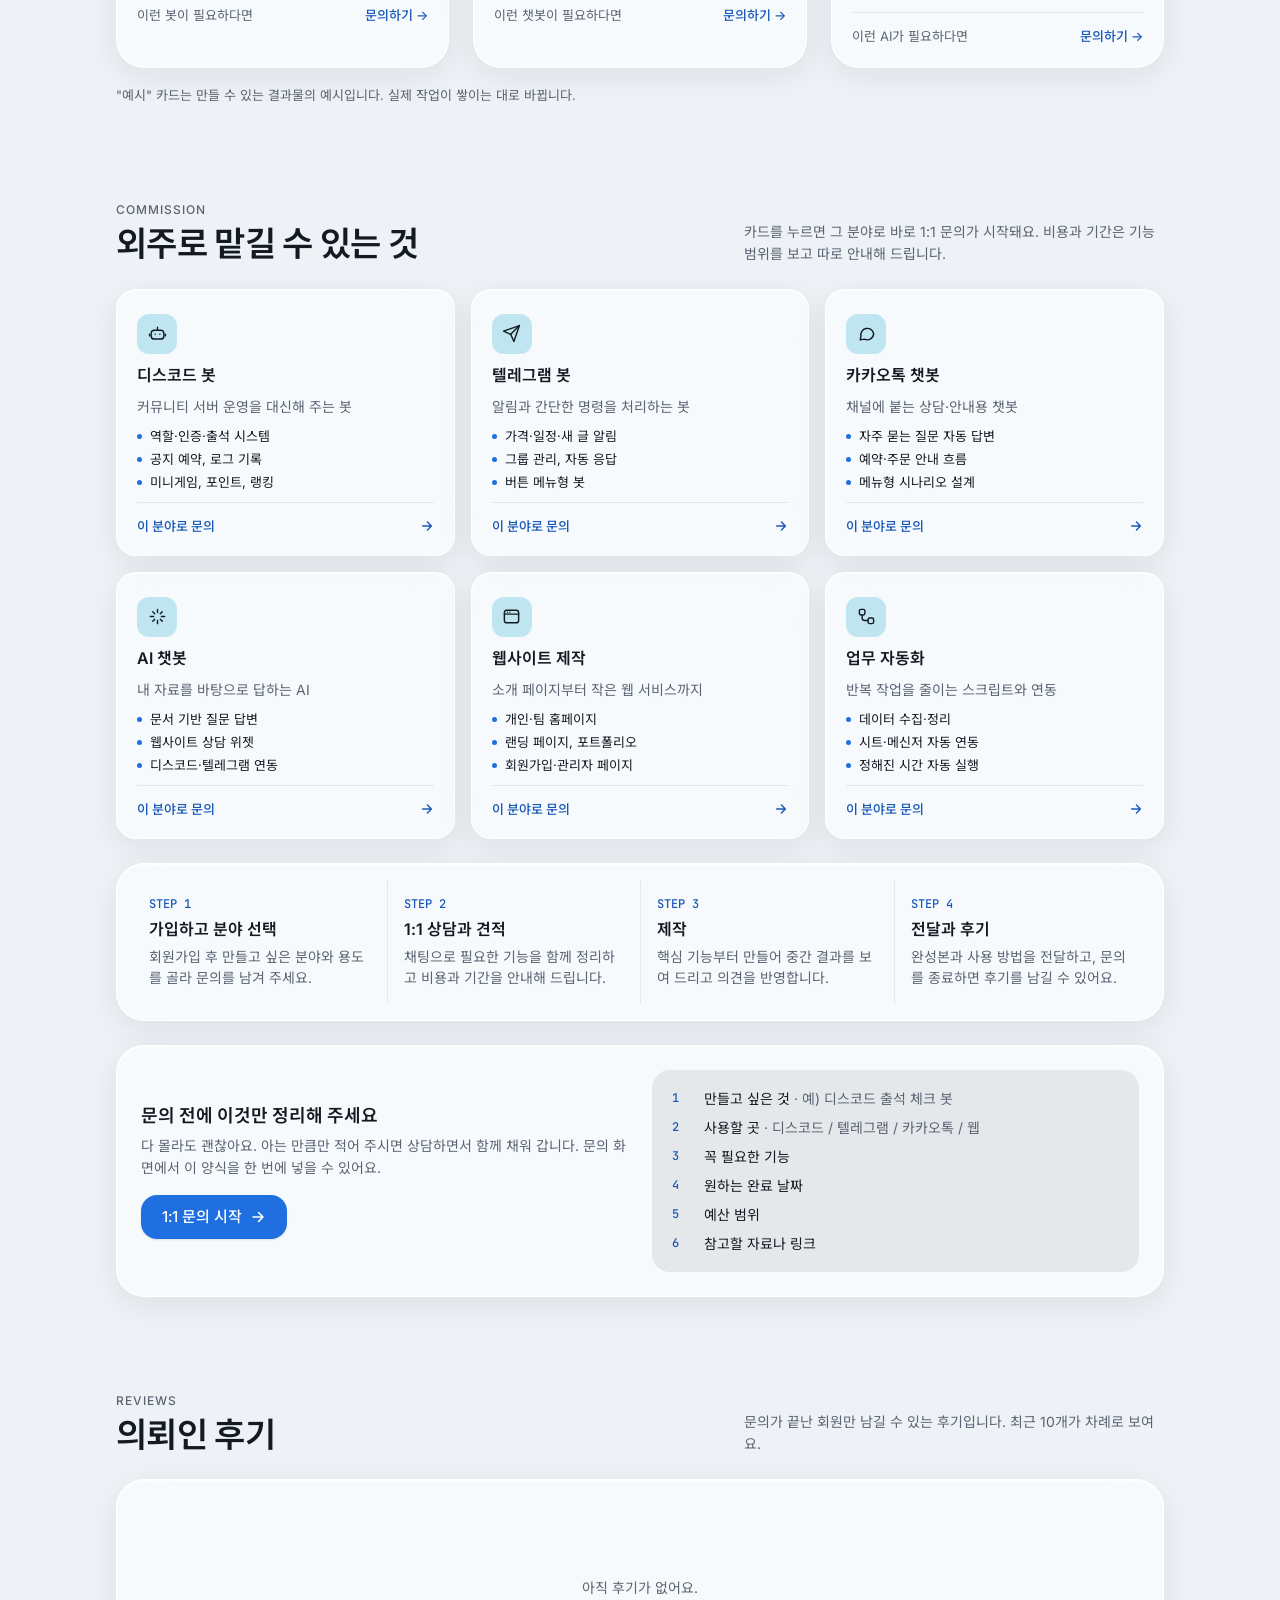
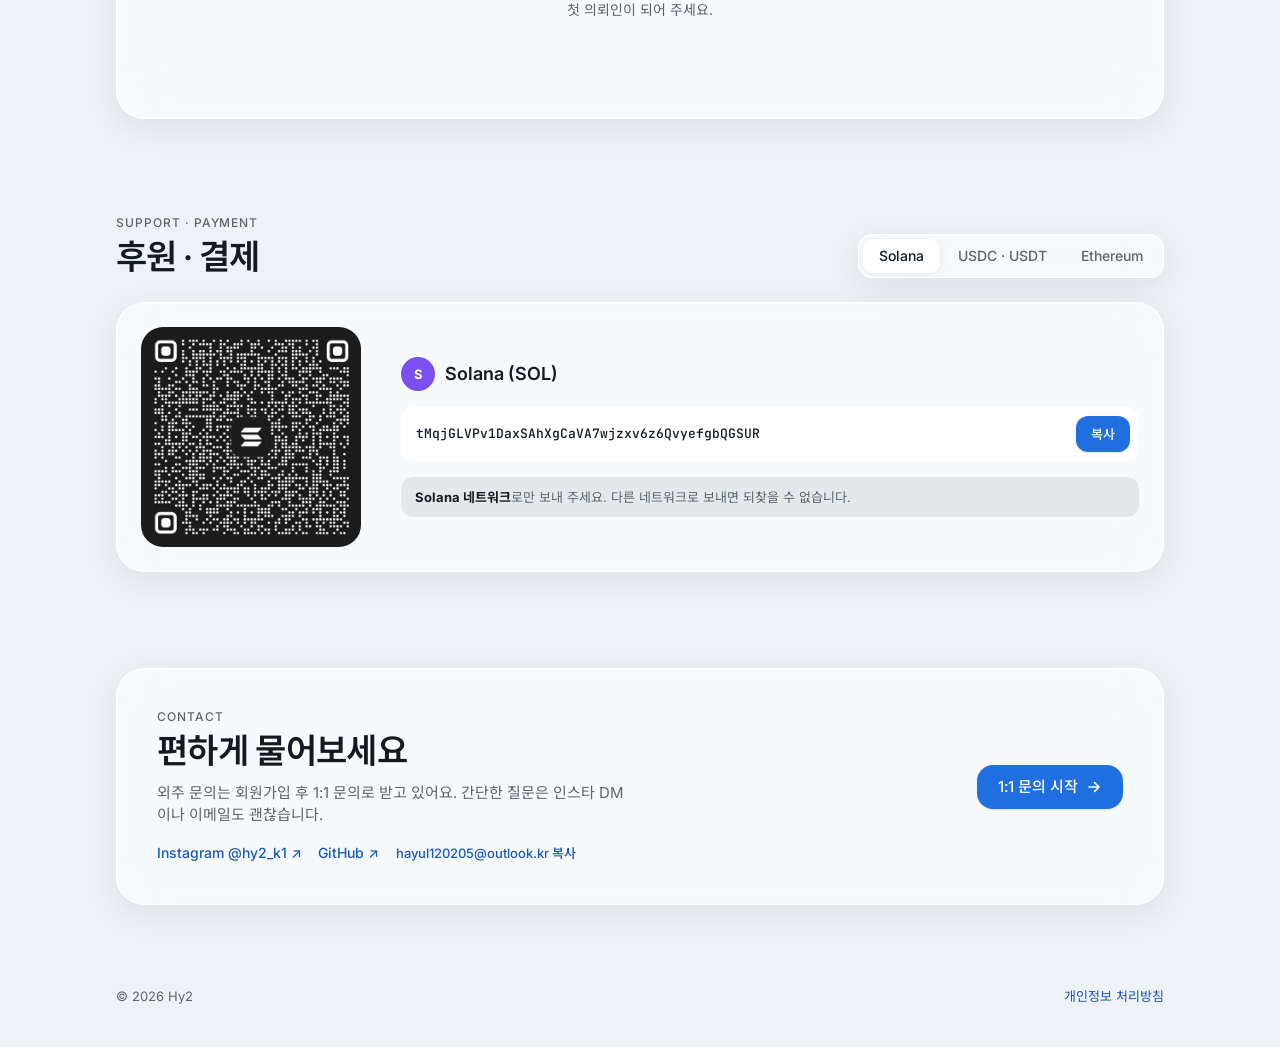
==== commit ef621de9: "작업에서 Glass 디자인 시스템 카드와 디자인 필터 제거, 카카오톡 챗봇 예시 추가 Co-Authored-By: Claude Opus 5.5 <noreply@anthropic.c" ====
--- a/public/index.html
+++ b/public/index.html
@@ -177,7 +177,6 @@
         <button type="button" data-f="bot" aria-pressed="false">봇</button>
         <button type="button" data-f="web" aria-pressed="false">웹</button>
         <button type="button" data-f="ai" aria-pressed="false">AI</button>
-        <button type="button" data-f="design" aria-pressed="false">디자인</button>
       </div>
     </div>
 
@@ -222,29 +221,6 @@
           <p>회원가입, OTP 2단계 인증, 로그인 기기 기록, 실시간 채팅, 후기, 관리자 페이지까지 갖춘 문의 시스템.</p>
           <div class="tags"><span class="tag">Supabase</span><span class="tag">PostgreSQL</span><span class="tag">Realtime</span></div>
           <div class="proj-foot"><span>보안 설정</span><b>OTP · VPN 차단</b></div>
-        </div>
-      </article>
-
-      <article class="proj glass" data-cat="design">
-        <div class="shot"><svg viewBox="0 0 320 200" aria-hidden="true">
-          <rect x="34" y="36" width="116" height="128" rx="18" fill="var(--glass-strong)" stroke="var(--glass-edge)"/>
-          <rect x="50" y="54" width="60" height="8" rx="4" fill="var(--ink)" opacity=".75"/>
-          <rect x="50" y="70" width="84" height="6" rx="3" fill="var(--ink-muted)" opacity=".35"/>
-          <rect x="50" y="126" width="84" height="24" rx="8" fill="var(--accent)" opacity=".9"/>
-          <rect x="168" y="36" width="118" height="36" rx="18" fill="var(--glass-strong)" stroke="var(--glass-edge)"/>
-          <rect x="178" y="44" width="50" height="20" rx="10" fill="var(--aqua)"/>
-          <rect x="168" y="84" width="54" height="30" rx="15" fill="var(--hairline)"/>
-          <circle cx="207" cy="99" r="11" fill="var(--glass-strong)" stroke="var(--glass-edge)"/>
-          <rect x="232" y="84" width="54" height="30" rx="15" fill="var(--accent)" opacity=".9"/>
-          <circle cx="271" cy="99" r="11" fill="#fff"/>
-          <rect x="168" y="126" width="118" height="38" rx="10" fill="var(--glass-strong)" stroke="var(--glass-edge)"/>
-          <rect x="180" y="142" width="64" height="6" rx="3" fill="var(--ink-muted)" opacity=".35"/>
-        </svg></div>
-        <div class="proj-body">
-          <div class="proj-top"><h3>Glass 디자인 시스템</h3><span class="badge live">완성</span></div>
-          <p>색 10가지, 글꼴 스타일 6종, 간격 4단계로 정리한 반투명 유리 느낌의 디자인 규칙과 React 컴포넌트 10종.</p>
-          <div class="tags"><span class="tag">디자인 토큰</span><span class="tag">React</span><span class="tag">접근성</span></div>
-          <div class="proj-foot"><span>WCAG 대비 기준</span><b>AA 통과</b></div>
         </div>
       </article>
 
@@ -294,6 +270,28 @@
         </div>
       </article>
 
+      <article class="proj glass" data-cat="bot">
+        <div class="shot"><svg viewBox="0 0 320 200" aria-hidden="true">
+          <rect x="96" y="16" width="128" height="172" rx="20" fill="var(--glass-strong)" stroke="var(--glass-edge)"/>
+          <rect x="96" y="16" width="128" height="26" rx="13" fill="var(--hairline)"/>
+          <rect x="110" y="26" width="46" height="6" rx="3" fill="var(--ink)" opacity=".6"/>
+          <circle cx="116" cy="62" r="9" fill="var(--aqua)"/>
+          <rect x="130" y="52" width="80" height="34" rx="10" fill="var(--hairline)"/>
+          <rect x="138" y="60" width="56" height="6" rx="3" fill="var(--ink)" opacity=".55"/>
+          <rect x="138" y="72" width="44" height="5" rx="2.5" fill="var(--ink-muted)" opacity=".5"/>
+          <rect x="130" y="94" width="38" height="18" rx="9" fill="var(--glass-strong)" stroke="var(--accent)"/>
+          <rect x="172" y="94" width="38" height="18" rx="9" fill="var(--glass-strong)" stroke="var(--accent)"/>
+          <rect x="130" y="116" width="38" height="18" rx="9" fill="var(--glass-strong)" stroke="var(--accent)"/>
+          <rect x="150" y="142" width="62" height="22" rx="11" fill="var(--accent)" opacity=".9"/>
+          <rect x="108" y="170" width="104" height="10" rx="5" fill="var(--hairline)"/>
+        </svg></div>
+        <div class="proj-body">
+          <div class="proj-top"><h3>카카오톡 예약 챗봇</h3><span class="badge">예시</span></div>
+          <p>채널에서 메뉴 버튼으로 예약 날짜를 고르고, 자주 묻는 질문에는 바로 답하는 상담 챗봇.</p>
+          <div class="tags"><span class="tag">카카오 i 오픈빌더</span><span class="tag">Node.js</span></div>
+          <div class="proj-foot"><span>이런 챗봇이 필요하다면</span><a href="inquiry.html?new=kakao">문의하기 →</a></div>
+        </div>
+      </article>
       <article class="proj glass" data-cat="ai">
         <div class="shot"><svg viewBox="0 0 320 200" aria-hidden="true">
           <rect x="40" y="34" width="240" height="34" rx="17" fill="var(--glass-strong)" stroke="var(--glass-edge)"/>
--- a/public/assets/style.css
+++ b/public/assets/style.css
@@ -1,4 +1,4 @@
-/* Hy2 — Glass design tokens (from the Glass design system) */
+/* Hy2 — design tokens */
 :root{
   --canvas:#eef2f6; --glass:rgba(255,255,255,.58); --glass-strong:rgba(255,255,255,.78);
   --glass-edge:rgba(255,255,255,.9); --hairline:rgba(20,26,34,.08); --line:rgba(20,26,34,.14);
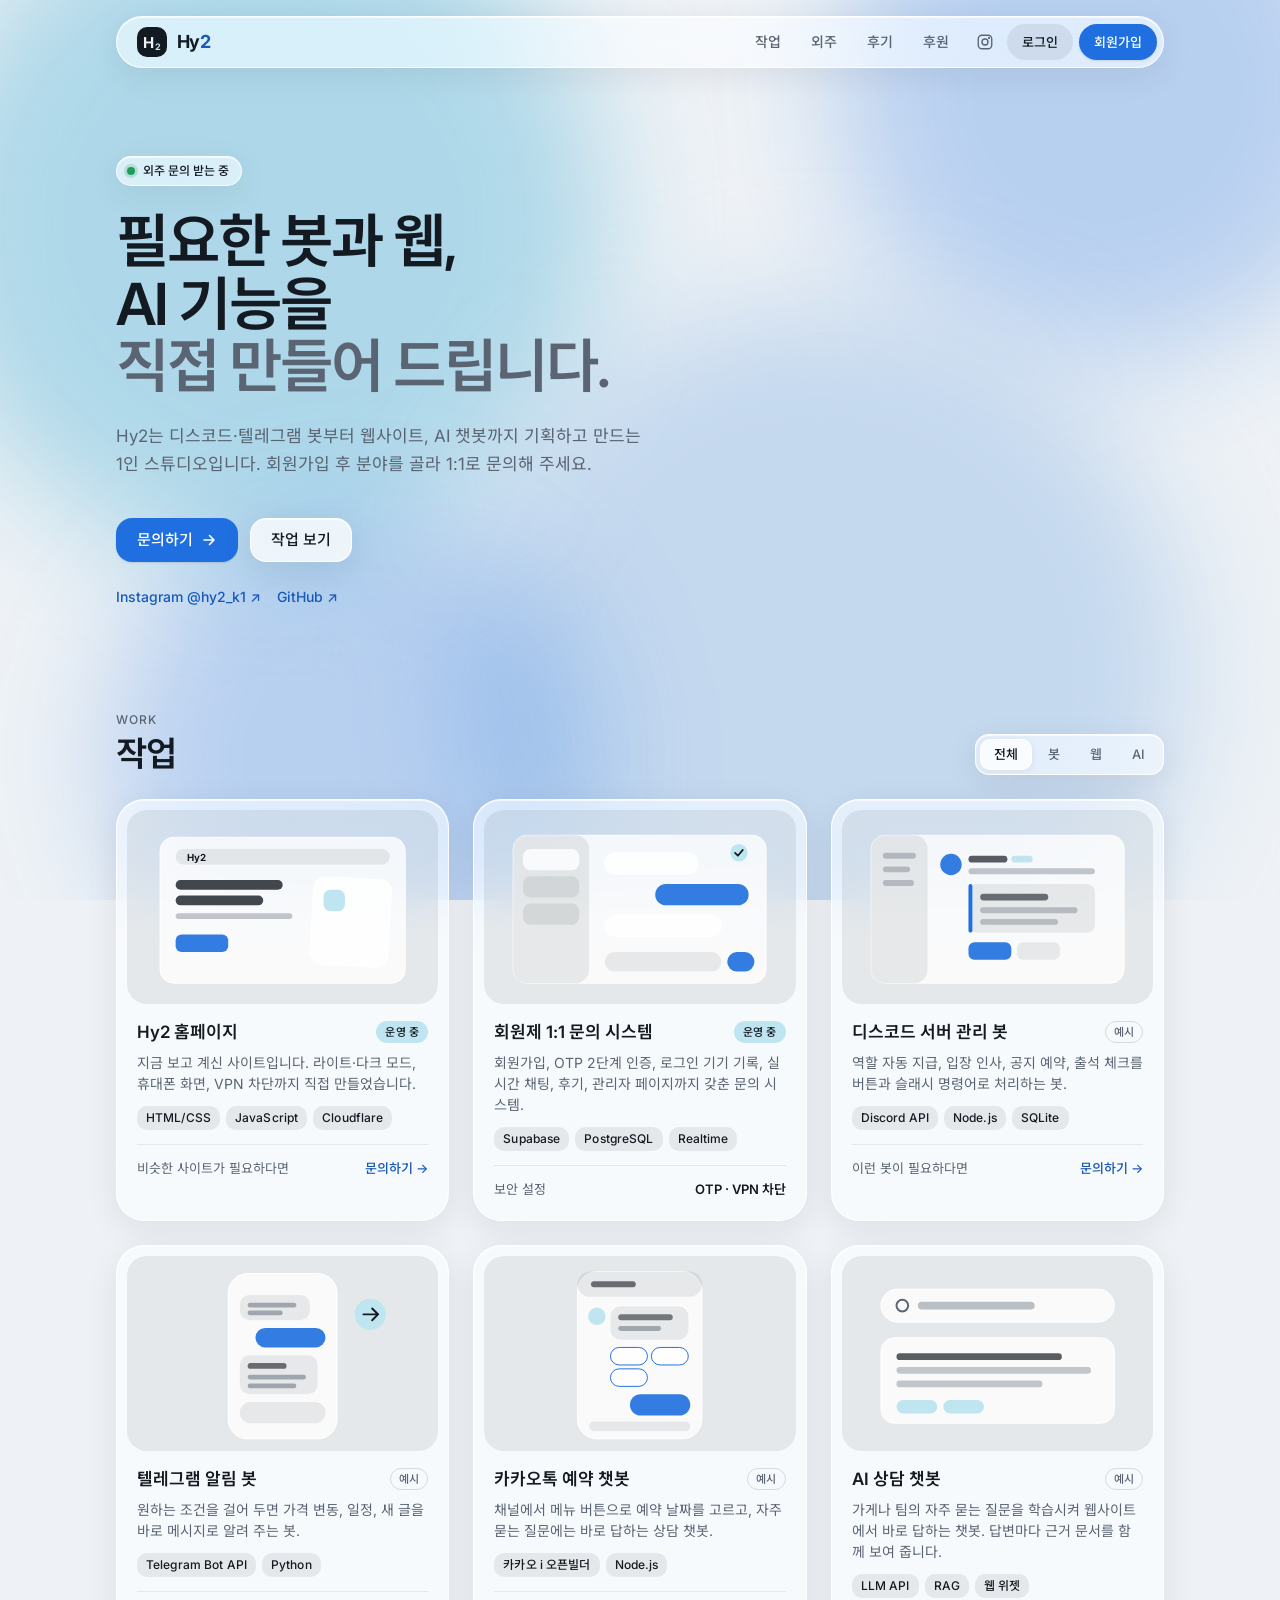
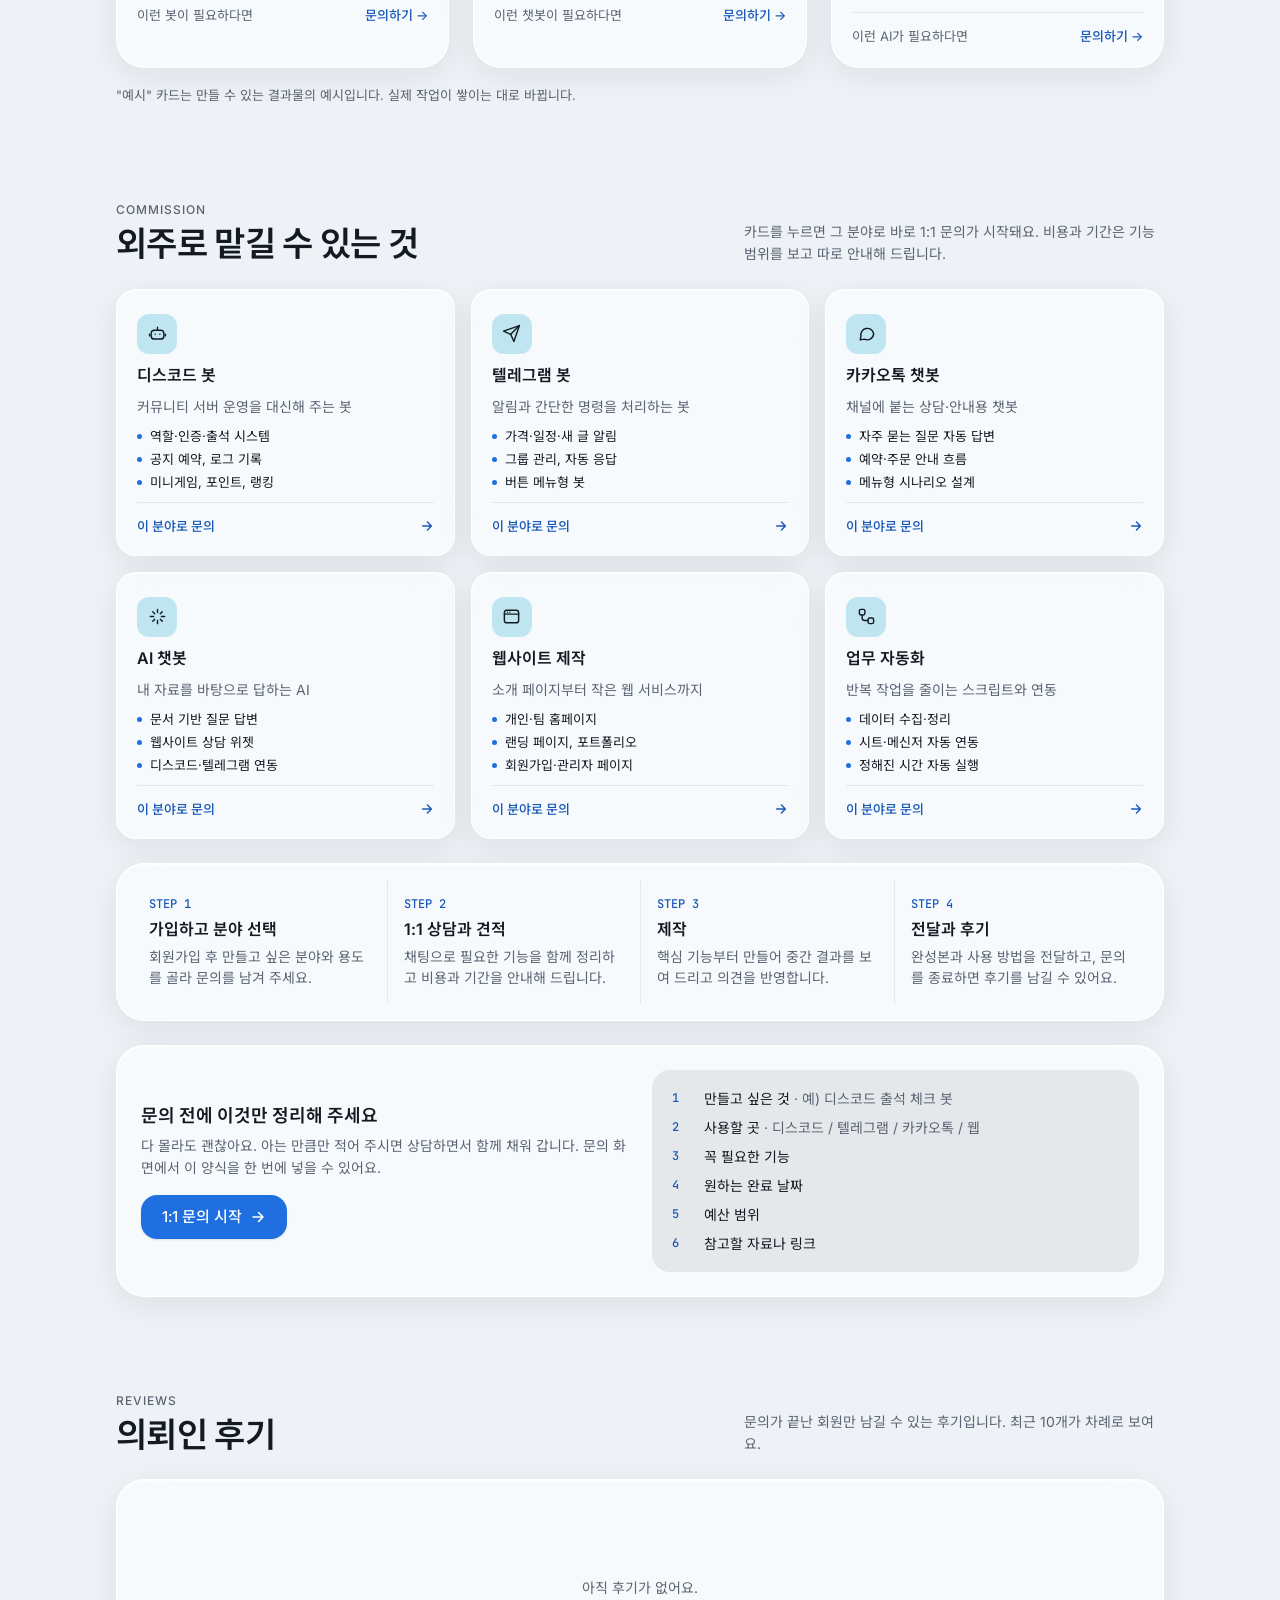
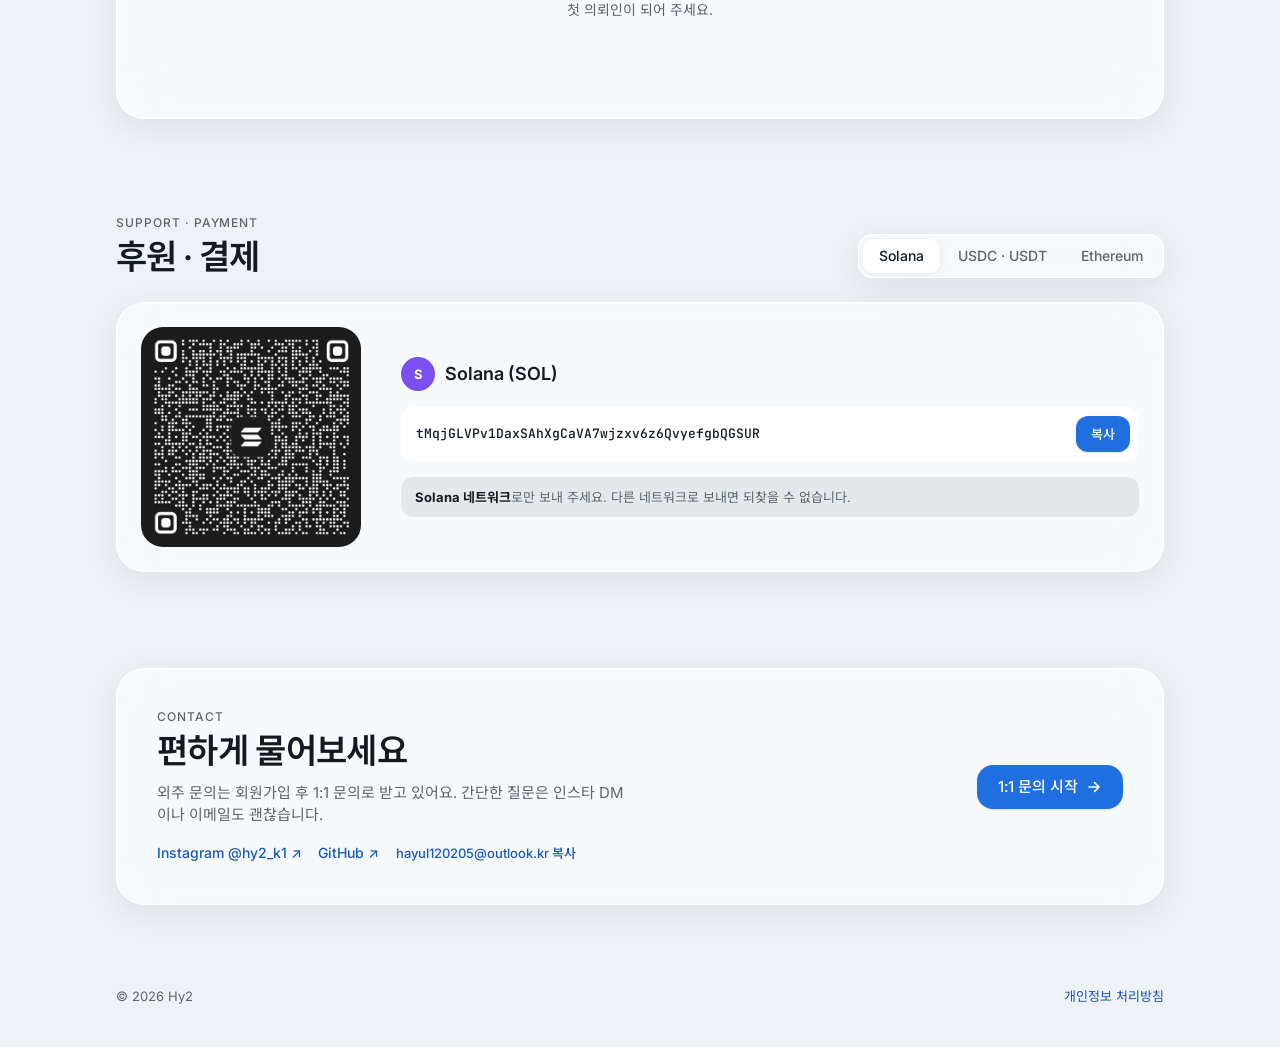
==== commit 2130e02d: "상단 메뉴 개선: 새 Hy2 로고, 인스타 링크, 로그인 후 내 문의·프로필 메뉴(내 정보·관리·로그아웃) Co-Authored-By: Claude Opus 5.5 <noreply" ====
--- a/public/index.html
+++ b/public/index.html
@@ -142,7 +142,7 @@
 <div class="wrap">
   <div class="nav-shell">
     <nav class="nav glass" aria-label="주요 메뉴">
-      <a class="brand" href="#top">Hy<sub>2</sub></a>
+      <a class="brand" href="#top" aria-label="Hy2 홈"><span class="mark" aria-hidden="true">H<i>2</i></span><span class="word">Hy<em>2</em></span></a>
       <div class="nav-right">
         <ul class="nav-links">
           <li><a href="#work">작업</a></li>
@@ -150,7 +150,8 @@
           <li><a href="#reviews">후기</a></li>
           <li><a href="#support">후원</a></li>
         </ul>
-        <div id="nav-auth" style="display:flex;gap:6px"></div>
+        <a class="icon-link" href="https://www.instagram.com/hy2_k1" target="_blank" rel="noopener" aria-label="Hy2 인스타그램"><svg viewBox="0 0 24 24" fill="none" stroke="currentColor" stroke-width="1.8" stroke-linecap="round" stroke-linejoin="round"><rect x="3" y="3" width="18" height="18" rx="5"/><circle cx="12" cy="12" r="4"/><circle cx="17.3" cy="6.7" r=".6" fill="currentColor"/></svg></a>
+        <div id="nav-auth" class="nav-auth"></div>
       </div>
     </nav>
   </div>
--- a/public/assets/style.css
+++ b/public/assets/style.css
@@ -52,9 +52,6 @@
 /* nav */
 .nav-shell{position:sticky;top:0;z-index:20;padding-block:var(--s4)}
 .nav{display:flex;align-items:center;justify-content:space-between;gap:var(--s4);border-radius:999px;padding:6px 6px 6px 20px}
-.brand{font-weight:700;font-size:18px;letter-spacing:-.02em;color:var(--ink);white-space:nowrap}
-.brand sub{font-size:.6em;vertical-align:baseline;position:relative;top:.15em;margin-left:1px}
-.brand:hover{text-decoration:none}
 .nav-right{display:flex;align-items:center;gap:4px}
 .nav-links{display:flex;gap:2px}
 .nav-links a{display:block;padding:8px 14px;border-radius:999px;color:var(--ink-muted);font-size:14px;font-weight:500}
@@ -170,3 +167,30 @@
 .star-pick button{border:0;background:none;font-size:28px;line-height:1;cursor:pointer;color:var(--line);padding:2px}
 .star-pick button.on{color:#e3a008}
 .otp-input{font:600 26px/1 var(--mono);letter-spacing:.4em;text-align:center;height:58px}
+
+/* 로고: 둥근 사각 마크 + 글자 */
+.brand{display:inline-flex;align-items:center;gap:10px;font-weight:700;font-size:18px;letter-spacing:-.03em;color:var(--ink);white-space:nowrap;line-height:1}
+.brand .mark{width:30px;height:30px;border-radius:10px;background:var(--ink);color:var(--canvas);display:flex;align-items:center;justify-content:center;gap:1px;font:700 15px/1 var(--sans);letter-spacing:-.02em;flex:none;padding-top:1px}
+.brand .mark i{font-style:normal;font-size:9px;font-weight:700;color:var(--aqua);transform:translateY(4px)}
+.brand .word em{font-style:normal;color:var(--accent-text)}
+.brand .tag-admin{font-size:12px;font-weight:500;color:var(--ink-muted);letter-spacing:0;padding:3px 8px;border-radius:999px;background:var(--hairline)}
+
+/* 상단 메뉴 오른쪽 */
+.nav-auth{display:flex;align-items:center;gap:6px}
+.icon-link{display:grid;place-items:center;width:36px;height:36px;border-radius:999px;color:var(--ink-muted)}
+.icon-link:hover{background:var(--hairline);color:var(--ink)}
+.icon-link svg{width:18px;height:18px}
+.user-wrap{position:relative}
+.user-btn{border:0;padding:2px;border-radius:999px;background:none;cursor:pointer;display:grid}
+.avatar{width:34px;height:34px;border-radius:50%;background:var(--aqua);color:var(--ink);display:grid;place-items:center;font:600 14px/1 var(--sans);flex:none}
+.user-btn:hover .avatar,.user-btn[aria-expanded="true"] .avatar{box-shadow:0 0 0 2px var(--accent)}
+.user-menu{position:absolute;right:0;top:calc(100% + 10px);z-index:30;width:240px;padding:8px;border-radius:18px;display:grid;gap:2px;background:var(--glass-strong)}
+.user-menu .um-head{display:flex;align-items:center;gap:10px;padding:8px 10px 12px}
+.user-menu .um-head b{display:block;font-size:14px;font-weight:600;line-height:20px}
+.user-menu .um-head small{display:block;font-size:12px;color:var(--ink-muted)}
+.user-menu a,.user-menu button{display:block;width:100%;text-align:left;padding:10px 12px;border-radius:10px;border:0;background:none;font:500 14px/1.2 var(--sans);color:var(--ink);cursor:pointer}
+.user-menu a:hover,.user-menu button:hover{background:var(--hairline);text-decoration:none}
+.user-menu .danger{color:var(--danger)}
+.user-menu hr{border:0;border-top:1px solid var(--hairline);margin:4px 0}
+@media (max-width:359px){.brand .word{display:none}}
+.brand:hover{text-decoration:none}
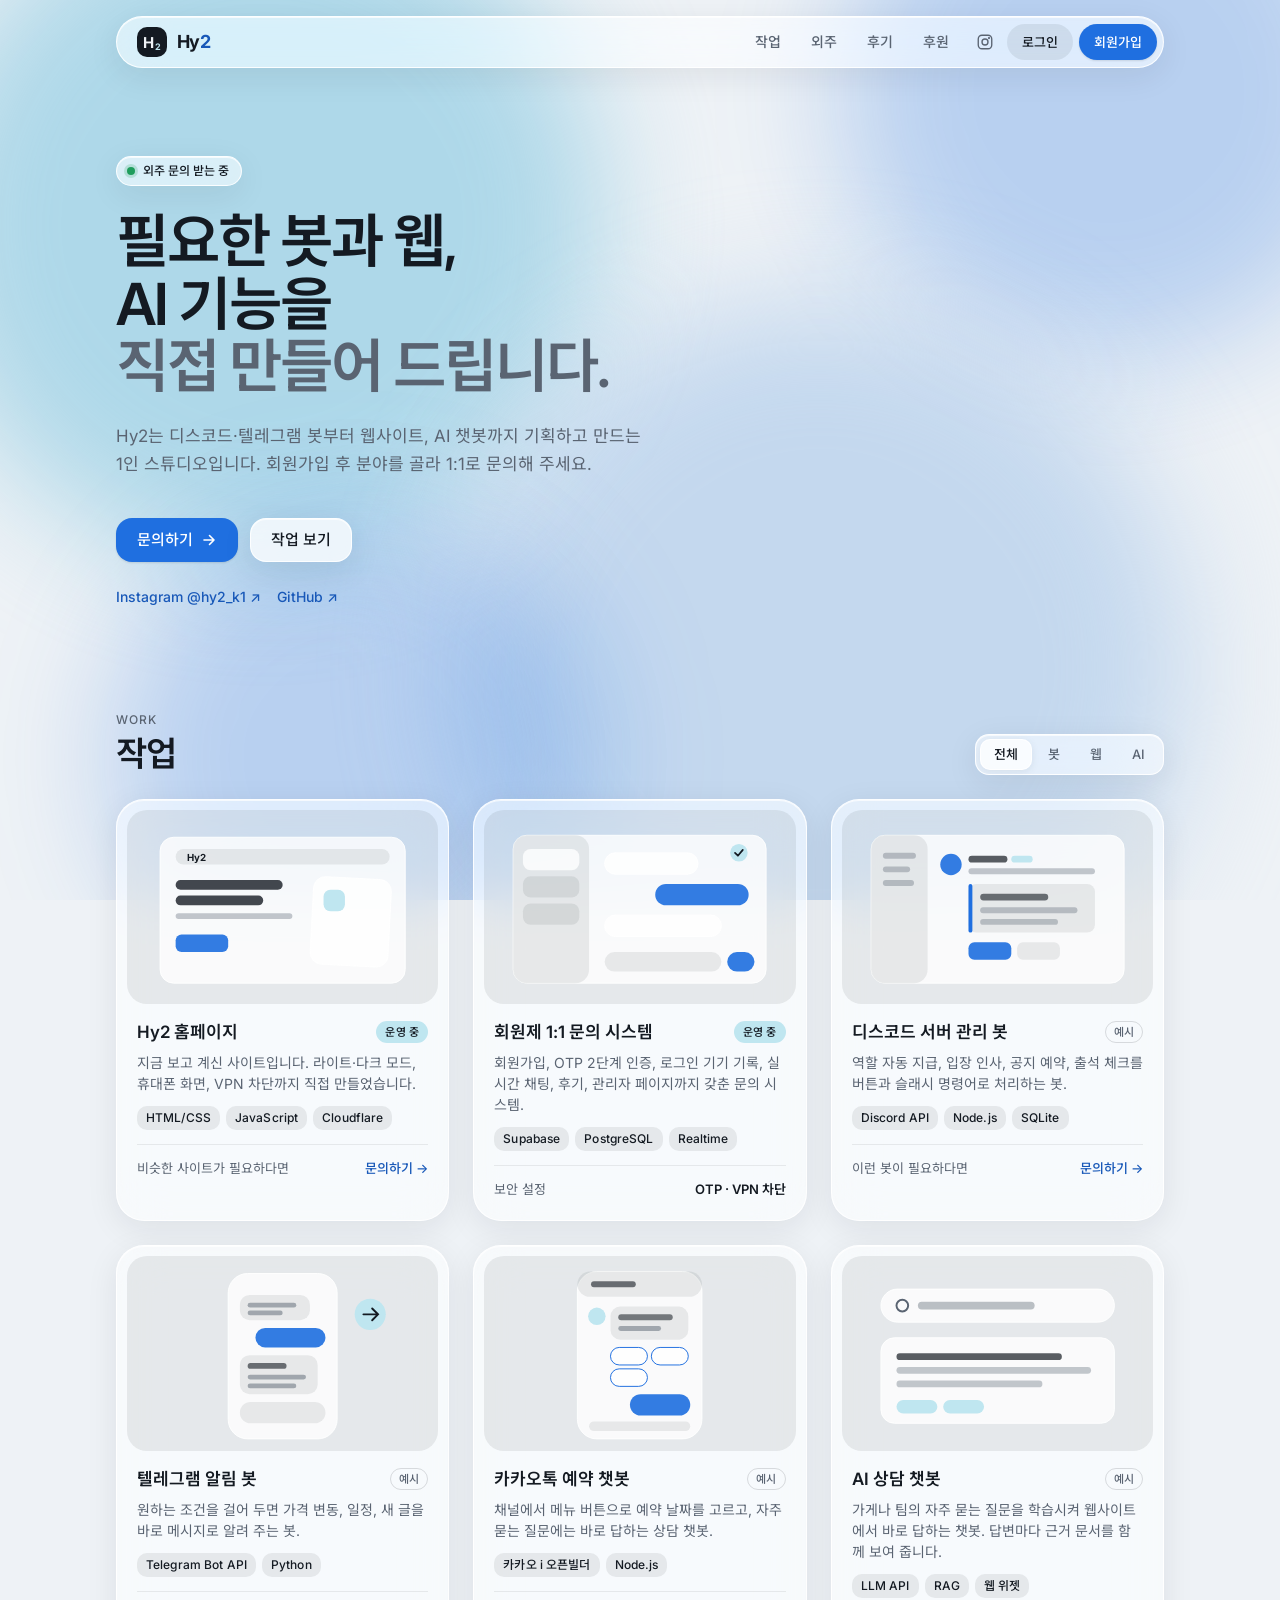
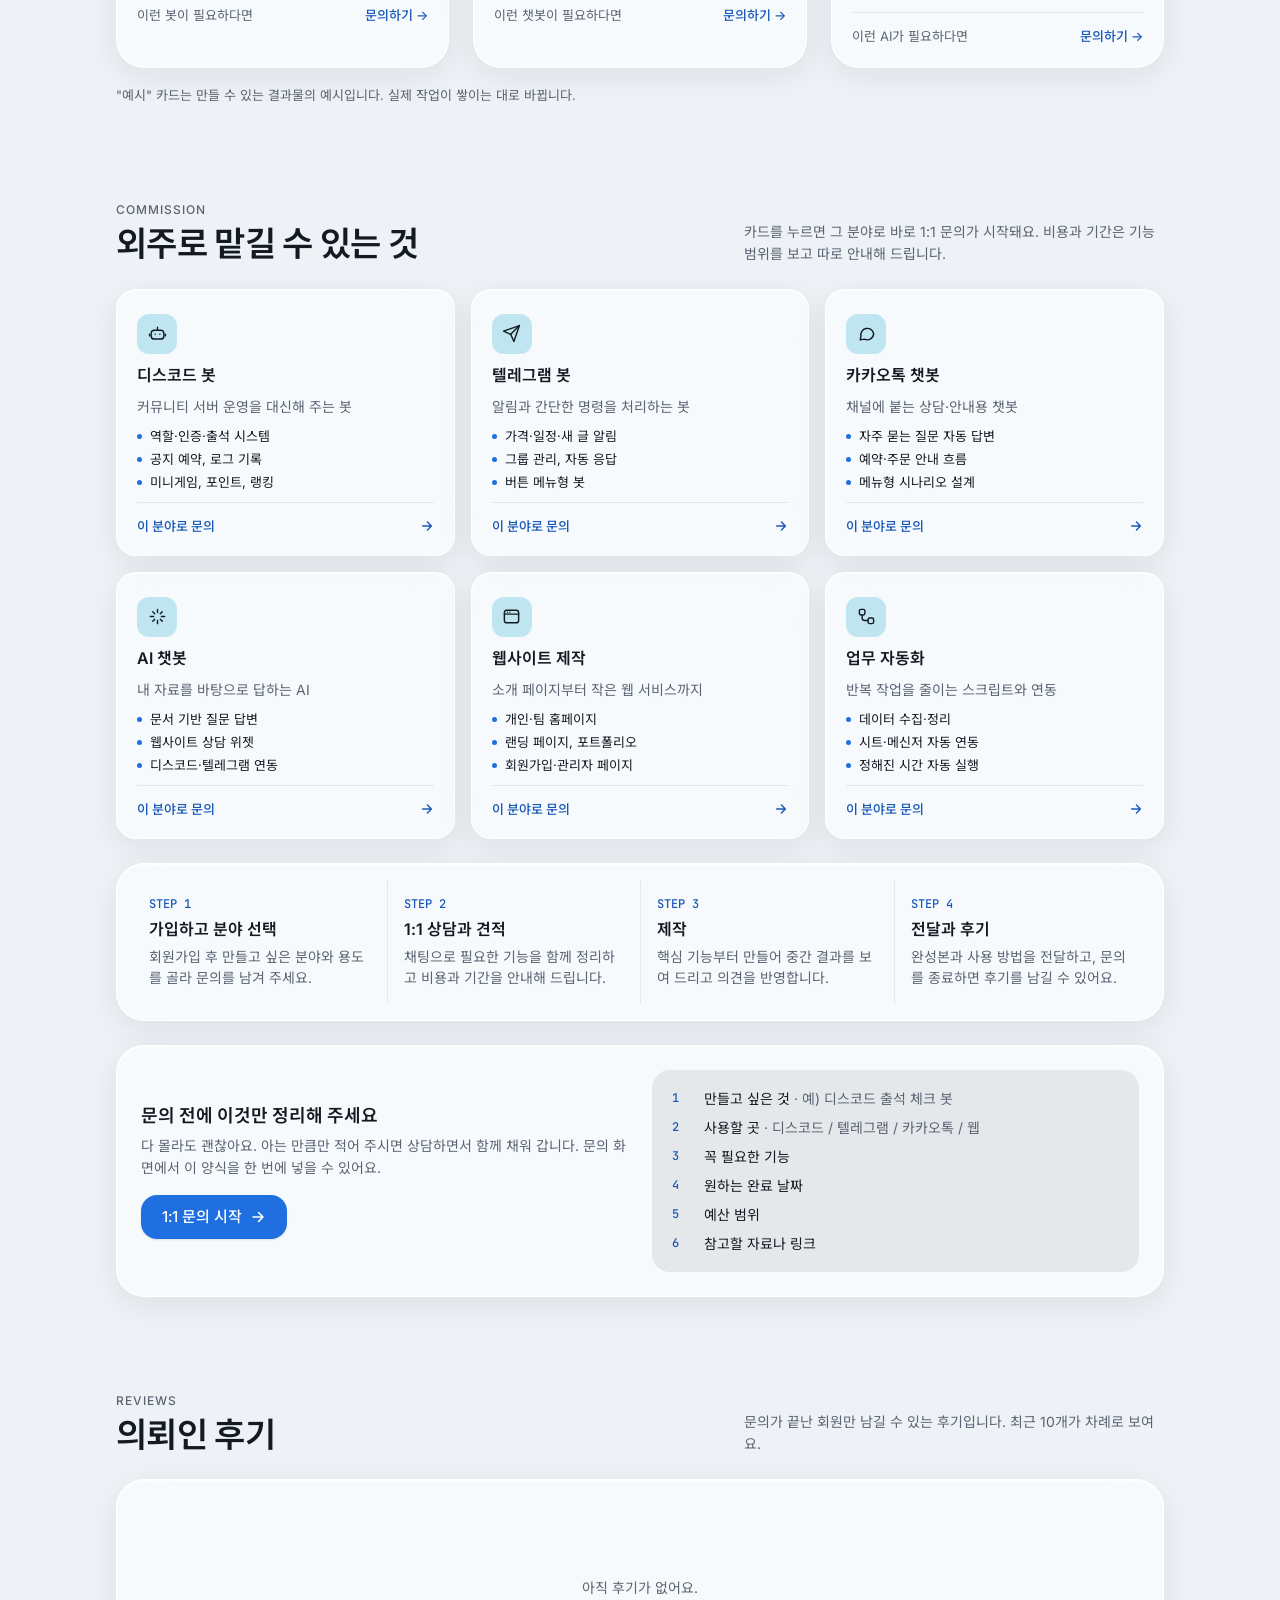
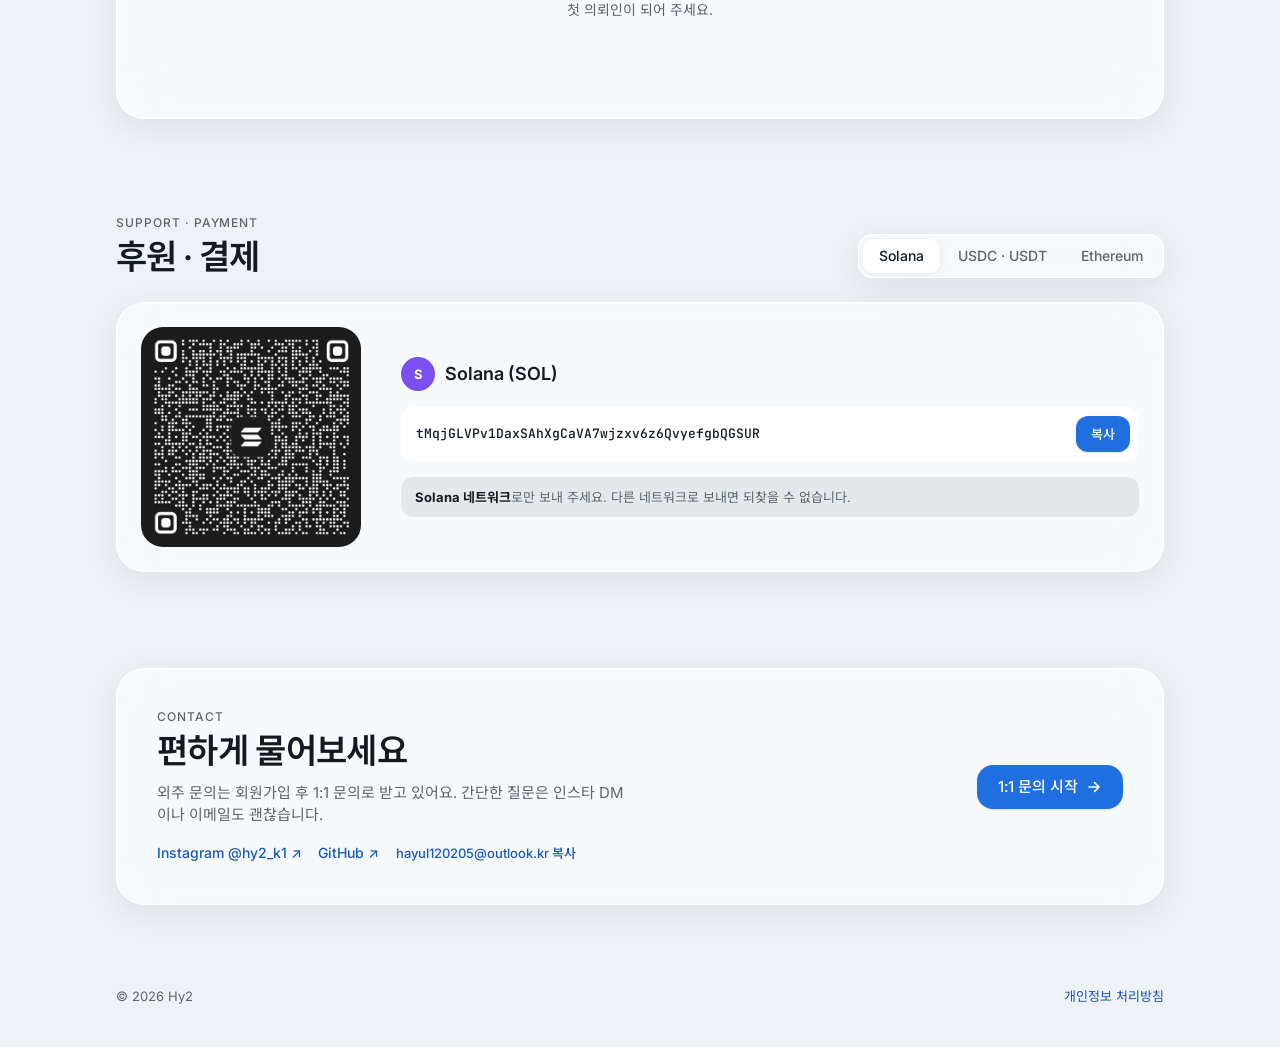
==== commit cd0fd7b3: "캐시 문제 수정: CSS·JS 주소에 버전 표시, 페이지·파일 캐시 시간 단축 Co-Authored-By: Claude Opus 5.5 <noreply@anthropic.com> " ====
--- a/public/index.html
+++ b/public/index.html
@@ -11,7 +11,7 @@
 <link rel="preconnect" href="https://fonts.googleapis.com">
 <link rel="preconnect" href="https://fonts.gstatic.com" crossorigin>
 <link rel="stylesheet" href="https://fonts.googleapis.com/css2?family=Inter:wght@400;500;600;700&family=Noto+Sans+KR:wght@400;500;600;700&family=JetBrains+Mono:wght@400;500&display=swap">
-<link rel="stylesheet" href="assets/style.css">
+<link rel="stylesheet" href="assets/style.css?v=2130e02-0627">
 <style>
 /* 홈: 소개 → 서비스 → 작업 → 후기 → 후원 → 연락, 한 줄 흐름 */
 .hero{padding-block:72px 64px;max-width:760px}
@@ -411,7 +411,7 @@
 </div>
 
 <script src="assets/vendor/supabase-2.45.4.js"></script>
-<script src="assets/app.js"></script>
+<script src="assets/app.js?v=2130e02-0627"></script>
 <script>
 (() => {
   const { sb, h, $, $$, copyText, CATEGORIES } = Hy2;
